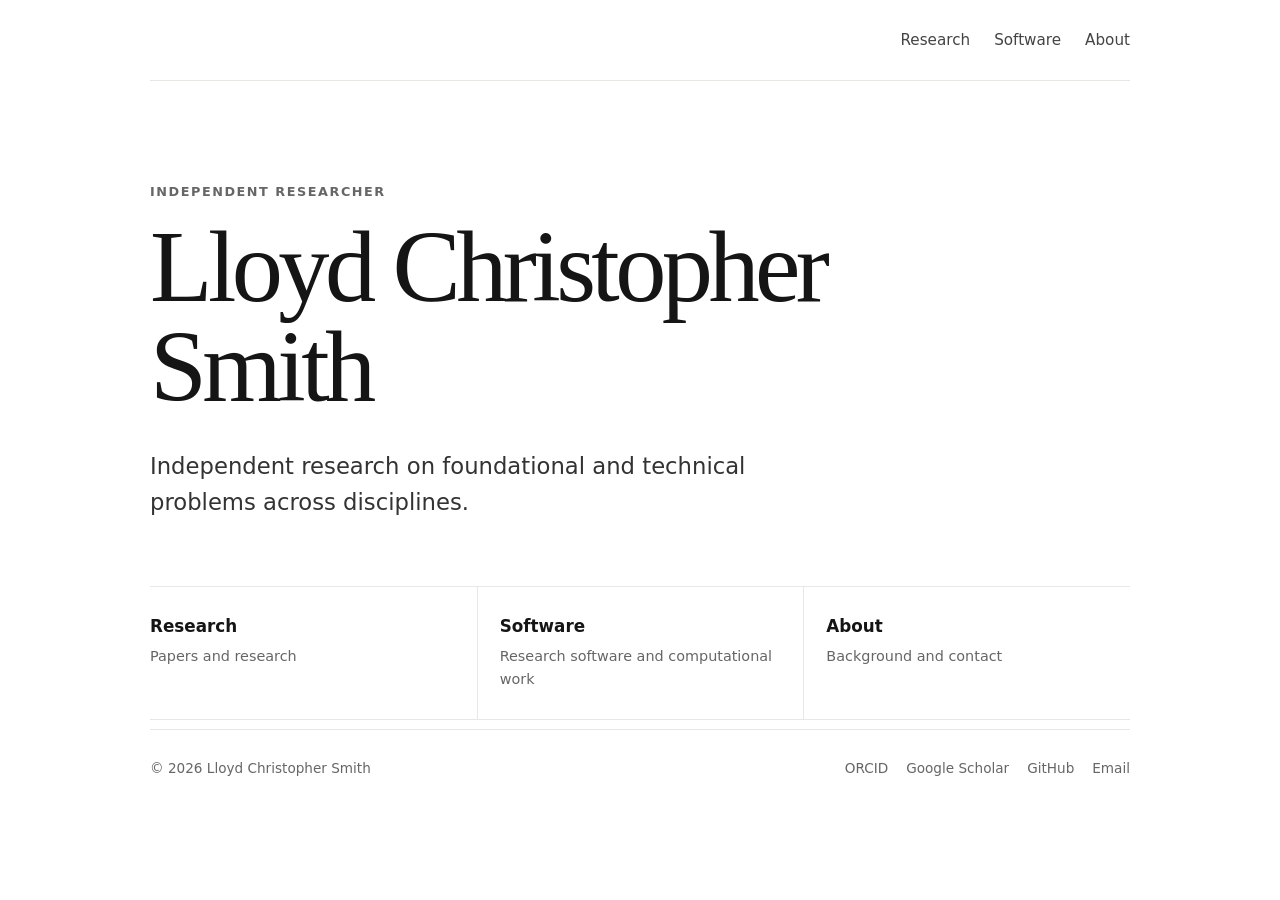
==== index.html @ 0144be38 "Freeze academic site identity" ====
<!doctype html>
<html lang="en">
<head>
  <meta charset="utf-8">
  <meta name="viewport" content="width=device-width, initial-scale=1">
  <title>Lloyd Christopher Smith — Independent Researcher</title>
  <meta name="description" content="Independent research by Lloyd Christopher Smith on foundational and technical problems across disciplines.">
  <meta name="author" content="Lloyd Christopher Smith">
  <link rel="canonical" href="https://lloydchristophersmith.com/">
  <link rel="me" href="https://orcid.org/0009-0001-9763-8435">
  <meta property="og:type" content="website">
  <meta property="og:title" content="Lloyd Christopher Smith — Independent Researcher">
  <meta property="og:description" content="Independent research on foundational and technical problems across disciplines.">
  <meta property="og:url" content="https://lloydchristophersmith.com/">
  <meta name="twitter:card" content="summary">
  <link rel="stylesheet" href="/styles.css">
  <script type="application/ld+json">
  {
    "@context": "https://schema.org",
    "@type": "Person",
    "name": "Lloyd Christopher Smith",
    "url": "https://lloydchristophersmith.com/",
    "jobTitle": "Independent Researcher",
    "email": "contact@lloydchristophersmith.com",
    "identifier": "https://orcid.org/0009-0001-9763-8435",
    "sameAs": [
      "https://orcid.org/0009-0001-9763-8435",
      "https://scholar.google.com/citations?user=XT76F5QAAAAJ&hl=en",
      "https://github.com/Lloyd-C-Smith"
    ]
  }
  </script>
</head>
<body>
  <header class="site-header">
    <nav aria-label="Primary">
      <a href="/research.html">Research</a>
      <a href="/software.html">Software</a>
      <a href="/about.html">About</a>
    </nav>
  </header>

  <main class="home">
    <section class="hero">
      <p class="eyebrow">Independent researcher</p>
      <h1>Lloyd Christopher Smith</h1>
      <p class="lede">Independent research on foundational and technical problems across disciplines.</p>
    </section>

    <section class="home-links" aria-label="Sections">
      <a href="/research.html">
        <span>Research</span>
        <small>Papers and research</small>
      </a>
      <a href="/software.html">
        <span>Software</span>
        <small>Research software and computational work</small>
      </a>
      <a href="/about.html">
        <span>About</span>
        <small>Background and contact</small>
      </a>
    </section>
  </main>

  <footer>
    <div class="footer-inner">
      <span>© 2026 Lloyd Christopher Smith</span>
      <div class="footer-links">
        <a href="https://orcid.org/0009-0001-9763-8435" rel="me">ORCID</a>
        <a href="https://scholar.google.com/citations?user=XT76F5QAAAAJ&hl=en">Google Scholar</a>
        <a href="https://github.com/Lloyd-C-Smith">GitHub</a>
        <a href="mailto:contact@lloydchristophersmith.com">Email</a>
      </div>
    </div>
  </footer>
</body>
</html>
---- styles.css ----
html { box-sizing: border-box; }
*, *::before, *::after { box-sizing: inherit; }
:root {
  --text: #151515;
  --muted: #666;
  --soft: #f7f7f5;
  --line: #e7e7e4;
  --max: 980px;
}

body {
  margin: 0;
  color: var(--text);
  background: #fff;
  font-family: Inter, ui-sans-serif, system-ui, -apple-system, BlinkMacSystemFont, "Segoe UI", sans-serif;
  line-height: 1.6;
  text-rendering: optimizeLegibility;
}

a { color: inherit; text-decoration: none; }
a:focus-visible { outline: 2px solid var(--text); outline-offset: 4px; border-radius: 2px; }

.site-header {
  width: min(calc(100% - 40px), var(--max));
  margin: 0 auto;
  padding: 28px 0;
  display: flex;
  justify-content: flex-end;
  align-items: center;
  border-bottom: 1px solid var(--line);
}

nav { display: flex; gap: 24px; font-size: 0.95rem; }
nav a { color: #444; }
nav a:hover, nav a[aria-current="page"], .footer-links a:hover { color: var(--text); }
nav a[aria-current="page"] { text-decoration: underline; text-underline-offset: 6px; text-decoration-thickness: 1px; }

main { width: min(calc(100% - 40px), var(--max)); margin: 0 auto; }
.home { min-height: 72vh; display: flex; flex-direction: column; justify-content: center; }
.hero { max-width: 780px; padding: 92px 0 66px; }
.eyebrow {
  margin: 0 0 14px;
  color: var(--muted);
  font-size: 0.8rem;
  font-weight: 600;
  text-transform: uppercase;
  letter-spacing: 0.12em;
}

h1 {
  margin: 0;
  font-family: Georgia, "Times New Roman", serif;
  font-weight: 400;
  font-size: clamp(3rem, 8vw, 6.5rem);
  line-height: 0.98;
  letter-spacing: -0.045em;
}

.lede {
  max-width: 680px;
  margin: 30px 0 0;
  font-size: clamp(1.15rem, 2vw, 1.42rem);
  color: #333;
}

.home-links {
  display: grid;
  grid-template-columns: repeat(3, 1fr);
  border-top: 1px solid var(--line);
  border-bottom: 1px solid var(--line);
}
.home-links a { padding: 26px 22px 28px 0; display: flex; flex-direction: column; gap: 5px; }
.home-links a + a { padding-left: 22px; border-left: 1px solid var(--line); }
.home-links a:hover span { text-decoration: underline; text-underline-offset: 4px; }
.home-links span { font-size: 1.05rem; font-weight: 650; }
.home-links small { color: var(--muted); font-size: 0.9rem; }

.page { padding: 86px 0 120px; max-width: 800px; }
.page h1 { font-size: clamp(2.8rem, 7vw, 5.4rem); margin-bottom: 34px; }
.page h2 { margin: 0 0 16px; font-size: 0.86rem; text-transform: uppercase; letter-spacing: 0.1em; }
.page p { font-size: 1.08rem; }
.page-intro { max-width: 700px; font-size: clamp(1.15rem, 2vw, 1.32rem) !important; color: #333; }
.prose { max-width: 710px; }
.prose p + p { margin-top: 22px; }

.empty-state, .profile-block, .contact-block {
  margin-top: 46px;
  padding-top: 24px;
  border-top: 1px solid var(--line);
}
.empty-state p { margin: 0; font-size: 1rem; color: var(--muted); }
.contact-email { font-size: 1rem; }
.contact-email:hover { text-decoration: underline; text-underline-offset: 4px; }

.profile-links {
  display: grid;
  grid-template-columns: repeat(3, minmax(0, 1fr));
  border-top: 1px solid var(--line);
  border-bottom: 1px solid var(--line);
}
.profile-links a { padding: 20px 20px 20px 0; display: flex; flex-direction: column; gap: 2px; }
.profile-links a + a { padding-left: 20px; border-left: 1px solid var(--line); }
.profile-links span { font-weight: 650; }
.profile-links small { color: var(--muted); overflow-wrap: anywhere; }
.profile-links a:hover span { text-decoration: underline; text-underline-offset: 4px; }

footer {
  width: min(calc(100% - 40px), var(--max));
  margin: 0 auto;
  padding: 28px 0 40px;
  color: var(--muted);
  font-size: 0.85rem;
  border-top: 1px solid var(--line);
}
.footer-inner { display: flex; justify-content: space-between; align-items: center; gap: 24px; }
.footer-links { display: flex; gap: 18px; flex-wrap: wrap; }

@media (max-width: 700px) {
  .site-header { padding: 22px 0; }
  nav { gap: 18px; }
  .home { min-height: auto; }
  .hero { padding: 72px 0 54px; }
  .home-links { grid-template-columns: 1fr; }
  .home-links a, .home-links a + a { padding: 20px 0; border-left: 0; }
  .home-links a + a { border-top: 1px solid var(--line); }
  .page { padding: 70px 0 94px; }
  .profile-links { grid-template-columns: 1fr; }
  .profile-links a, .profile-links a + a { padding: 18px 0; border-left: 0; }
  .profile-links a + a { border-top: 1px solid var(--line); }
  .footer-inner { align-items: flex-start; flex-direction: column; gap: 10px; }
}
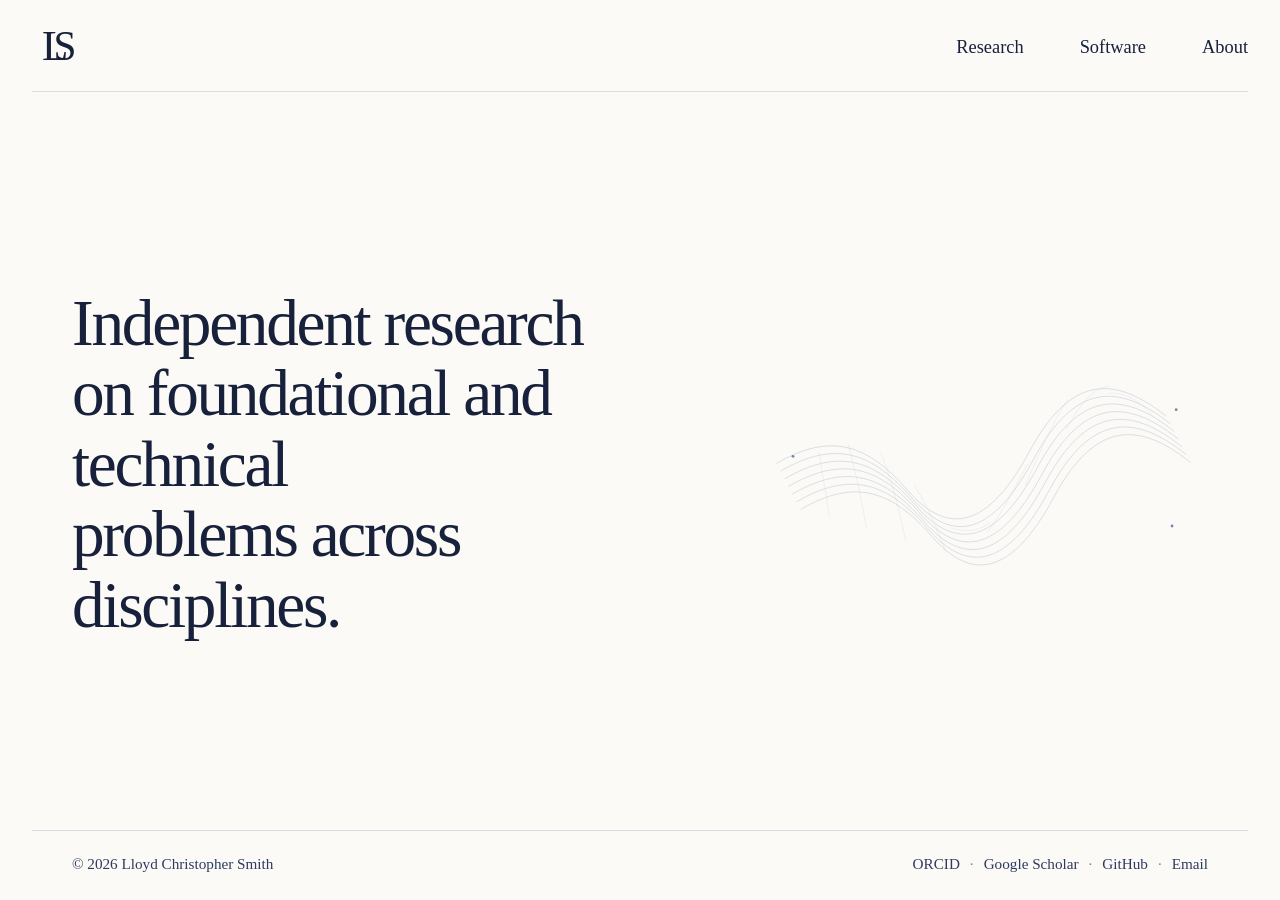
==== commit 8db0972a: "Match approved academic site mockup" ====
--- a/index.html
+++ b/index.html
@@ -3,13 +3,14 @@
 <head>
   <meta charset="utf-8">
   <meta name="viewport" content="width=device-width, initial-scale=1">
-  <title>Lloyd Christopher Smith — Independent Researcher</title>
+  <title>Lloyd Christopher Smith</title>
   <meta name="description" content="Independent research by Lloyd Christopher Smith on foundational and technical problems across disciplines.">
   <meta name="author" content="Lloyd Christopher Smith">
   <link rel="canonical" href="https://lloydchristophersmith.com/">
   <link rel="me" href="https://orcid.org/0009-0001-9763-8435">
+  <link rel="icon" href="/favicon.svg" type="image/svg+xml">
   <meta property="og:type" content="website">
-  <meta property="og:title" content="Lloyd Christopher Smith — Independent Researcher">
+  <meta property="og:title" content="Lloyd Christopher Smith">
   <meta property="og:description" content="Independent research on foundational and technical problems across disciplines.">
   <meta property="og:url" content="https://lloydchristophersmith.com/">
   <meta name="twitter:card" content="summary">
@@ -32,47 +33,39 @@
   </script>
 </head>
 <body>
-  <header class="site-header">
-    <nav aria-label="Primary">
-      <a href="/research.html">Research</a>
-      <a href="/software.html">Software</a>
-      <a href="/about.html">About</a>
-    </nav>
-  </header>
+  <div class="site-shell home-shell">
+    <header class="site-header">
+      <a class="site-mark" href="/" aria-label="Home" title="Home">
+        <img src="/mark.svg" alt="">
+      </a>
+      <nav aria-label="Primary">
+        <a href="/research.html">Research</a>
+        <a href="/software.html">Software</a>
+        <a href="/about.html">About</a>
+      </nav>
+    </header>
 
-  <main class="home">
-    <section class="hero">
-      <p class="eyebrow">Independent researcher</p>
-      <h1>Lloyd Christopher Smith</h1>
-      <p class="lede">Independent research on foundational and technical problems across disciplines.</p>
-    </section>
+    <main class="home-main">
+      <section class="home-hero">
+        <h1>Independent research<br>on foundational and technical<br>problems across disciplines.</h1>
+        <div class="hero-figure" aria-hidden="true">
+          <img src="/hero-figure.svg" alt="">
+        </div>
+      </section>
+    </main>
 
-    <section class="home-links" aria-label="Sections">
-      <a href="/research.html">
-        <span>Research</span>
-        <small>Papers and research</small>
-      </a>
-      <a href="/software.html">
-        <span>Software</span>
-        <small>Research software and computational work</small>
-      </a>
-      <a href="/about.html">
-        <span>About</span>
-        <small>Background and contact</small>
-      </a>
-    </section>
-  </main>
-
-  <footer>
-    <div class="footer-inner">
+    <footer class="site-footer">
       <span>© 2026 Lloyd Christopher Smith</span>
       <div class="footer-links">
         <a href="https://orcid.org/0009-0001-9763-8435" rel="me">ORCID</a>
+        <span class="dot">·</span>
         <a href="https://scholar.google.com/citations?user=XT76F5QAAAAJ&hl=en">Google Scholar</a>
+        <span class="dot">·</span>
         <a href="https://github.com/Lloyd-C-Smith">GitHub</a>
+        <span class="dot">·</span>
         <a href="mailto:contact@lloydchristophersmith.com">Email</a>
       </div>
-    </div>
-  </footer>
+    </footer>
+  </div>
 </body>
 </html>
--- a/styles.css
+++ b/styles.css
@@ -1,131 +1,271 @@
 html { box-sizing: border-box; }
 *, *::before, *::after { box-sizing: inherit; }
+
 :root {
-  --text: #151515;
-  --muted: #666;
-  --soft: #f7f7f5;
-  --line: #e7e7e4;
-  --max: 980px;
+  --ink: #18213b;
+  --text: #1c2130;
+  --muted: #4f5871;
+  --line: #d9dde7;
+  --paper: #fbfaf6;
+  --max: 1380px;
 }
 
 body {
   margin: 0;
+  min-height: 100vh;
   color: var(--text);
-  background: #fff;
-  font-family: Inter, ui-sans-serif, system-ui, -apple-system, BlinkMacSystemFont, "Segoe UI", sans-serif;
-  line-height: 1.6;
+  background: var(--paper);
+  font-family: Georgia, "Times New Roman", serif;
   text-rendering: optimizeLegibility;
 }
 
 a { color: inherit; text-decoration: none; }
-a:focus-visible { outline: 2px solid var(--text); outline-offset: 4px; border-radius: 2px; }
+a:focus-visible { outline: 2px solid var(--ink); outline-offset: 4px; border-radius: 2px; }
+
+.site-shell {
+  width: min(calc(100% - 64px), var(--max));
+  min-height: 100vh;
+  margin: 0 auto;
+  display: flex;
+  flex-direction: column;
+}
 
 .site-header {
-  width: min(calc(100% - 40px), var(--max));
-  margin: 0 auto;
-  padding: 28px 0;
-  display: flex;
-  justify-content: flex-end;
-  align-items: center;
+  min-height: 92px;
+  display: flex;
+  align-items: center;
+  justify-content: space-between;
+  gap: 32px;
   border-bottom: 1px solid var(--line);
 }
 
-nav { display: flex; gap: 24px; font-size: 0.95rem; }
-nav a { color: #444; }
-nav a:hover, nav a[aria-current="page"], .footer-links a:hover { color: var(--text); }
-nav a[aria-current="page"] { text-decoration: underline; text-underline-offset: 6px; text-decoration-thickness: 1px; }
-
-main { width: min(calc(100% - 40px), var(--max)); margin: 0 auto; }
-.home { min-height: 72vh; display: flex; flex-direction: column; justify-content: center; }
-.hero { max-width: 780px; padding: 92px 0 66px; }
-.eyebrow {
-  margin: 0 0 14px;
-  color: var(--muted);
-  font-size: 0.8rem;
+.site-mark {
+  width: 58px;
+  height: 58px;
+  display: inline-flex;
+  align-items: center;
+  justify-content: center;
+  flex: 0 0 auto;
+}
+.site-mark img { width: 54px; height: 54px; display: block; }
+.site-mark:hover { opacity: 0.72; }
+
+nav {
+  display: flex;
+  align-items: center;
+  gap: 56px;
+  font-size: 1.15rem;
+  color: var(--ink);
+}
+nav a {
+  position: relative;
+  padding: 34px 0 30px;
+}
+nav a[aria-current="page"]::after {
+  content: "";
+  position: absolute;
+  left: 0;
+  right: 0;
+  bottom: 15px;
+  height: 2px;
+  background: #43517a;
+}
+nav a:hover { opacity: 0.72; }
+
+.home-main {
+  flex: 1;
+  display: flex;
+  align-items: center;
+}
+
+.home-hero {
+  width: 100%;
+  display: grid;
+  grid-template-columns: minmax(0, 1.18fr) minmax(390px, 0.82fr);
+  align-items: center;
+  gap: 44px;
+  padding: 54px 40px 48px;
+}
+
+.home-hero h1 {
+  margin: 0;
+  color: var(--ink);
+  font-size: clamp(3.25rem, 5.1vw, 5.65rem);
+  font-weight: 400;
+  line-height: 1.08;
+  letter-spacing: -0.035em;
+}
+
+.hero-figure {
+  display: flex;
+  align-items: center;
+  justify-content: center;
+  min-height: 330px;
+}
+.hero-figure img {
+  width: 100%;
+  max-width: 620px;
+  display: block;
+}
+
+.page-main {
+  flex: 1;
+  display: flex;
+  align-items: flex-start;
+}
+.page-content {
+  width: min(100%, 760px);
+  padding: 78px 14px 72px;
+}
+.page-content h1 {
+  margin: 0 0 10px;
+  color: var(--ink);
+  font-size: clamp(2.75rem, 4vw, 4.2rem);
+  font-weight: 400;
+  line-height: 1;
+  letter-spacing: -0.03em;
+}
+.page-subtitle {
+  margin: 0;
+  color: #35405f;
+  font-size: 1.25rem;
+  line-height: 1.5;
+}
+.section-rule {
+  margin: 28px 0 34px;
+  border-top: 1px solid var(--line);
+}
+.page-copy,
+.about-copy {
+  max-width: 690px;
+  margin: 0;
+  color: #26314f;
+  font-size: 1.18rem;
+  line-height: 1.65;
+}
+
+.about-content { width: min(100%, 900px); }
+.about-copy { max-width: 760px; }
+.profiles { margin-top: 34px; }
+.profiles h2 {
+  margin: 0 0 18px;
+  color: var(--ink);
+  font-size: 1.25rem;
   font-weight: 600;
-  text-transform: uppercase;
-  letter-spacing: 0.12em;
-}
-
-h1 {
-  margin: 0;
-  font-family: Georgia, "Times New Roman", serif;
-  font-weight: 400;
-  font-size: clamp(3rem, 8vw, 6.5rem);
-  line-height: 0.98;
-  letter-spacing: -0.045em;
-}
-
-.lede {
-  max-width: 680px;
-  margin: 30px 0 0;
-  font-size: clamp(1.15rem, 2vw, 1.42rem);
-  color: #333;
-}
-
-.home-links {
-  display: grid;
-  grid-template-columns: repeat(3, 1fr);
+}
+.profile-row {
+  display: flex;
+  align-items: center;
+  gap: 52px;
+  flex-wrap: wrap;
+}
+.profile-row a {
+  display: inline-flex;
+  align-items: center;
+  gap: 10px;
+  color: #223255;
+  font-size: 1.02rem;
+}
+.profile-row a:hover span:last-child,
+.contact-row a:hover,
+.footer-links a:hover { text-decoration: underline; text-underline-offset: 4px; }
+
+.profile-icon {
+  width: 28px;
+  height: 28px;
+  display: inline-flex;
+  align-items: center;
+  justify-content: center;
+  flex: 0 0 auto;
+}
+.orcid-icon {
+  border-radius: 50%;
+  background: #a6ce39;
+  color: #fff;
+  font-family: Arial, sans-serif;
+  font-size: 0.82rem;
+  font-weight: 700;
+}
+.scholar-icon {
+  color: #5c86e5;
+  font-family: Arial, sans-serif;
+  font-size: 1.7rem;
+  line-height: 1;
+  transform: rotate(45deg);
+}
+.github-icon {
+  color: #111;
+  font-size: 1.3rem;
+}
+
+.contact-row {
+  margin-top: 34px;
+  padding: 22px 0;
+  display: flex;
+  align-items: center;
+  gap: 12px;
+  color: #223255;
   border-top: 1px solid var(--line);
   border-bottom: 1px solid var(--line);
-}
-.home-links a { padding: 26px 22px 28px 0; display: flex; flex-direction: column; gap: 5px; }
-.home-links a + a { padding-left: 22px; border-left: 1px solid var(--line); }
-.home-links a:hover span { text-decoration: underline; text-underline-offset: 4px; }
-.home-links span { font-size: 1.05rem; font-weight: 650; }
-.home-links small { color: var(--muted); font-size: 0.9rem; }
-
-.page { padding: 86px 0 120px; max-width: 800px; }
-.page h1 { font-size: clamp(2.8rem, 7vw, 5.4rem); margin-bottom: 34px; }
-.page h2 { margin: 0 0 16px; font-size: 0.86rem; text-transform: uppercase; letter-spacing: 0.1em; }
-.page p { font-size: 1.08rem; }
-.page-intro { max-width: 700px; font-size: clamp(1.15rem, 2vw, 1.32rem) !important; color: #333; }
-.prose { max-width: 710px; }
-.prose p + p { margin-top: 22px; }
-
-.empty-state, .profile-block, .contact-block {
-  margin-top: 46px;
-  padding-top: 24px;
+  font-size: 1.03rem;
+}
+.mail-icon { color: #324778; font-size: 1.25rem; }
+
+.site-footer {
+  min-height: 70px;
+  padding: 18px 40px 22px;
+  display: flex;
+  align-items: center;
+  justify-content: space-between;
+  gap: 24px;
+  color: #2d3b61;
   border-top: 1px solid var(--line);
-}
-.empty-state p { margin: 0; font-size: 1rem; color: var(--muted); }
-.contact-email { font-size: 1rem; }
-.contact-email:hover { text-decoration: underline; text-underline-offset: 4px; }
-
-.profile-links {
-  display: grid;
-  grid-template-columns: repeat(3, minmax(0, 1fr));
-  border-top: 1px solid var(--line);
-  border-bottom: 1px solid var(--line);
-}
-.profile-links a { padding: 20px 20px 20px 0; display: flex; flex-direction: column; gap: 2px; }
-.profile-links a + a { padding-left: 20px; border-left: 1px solid var(--line); }
-.profile-links span { font-weight: 650; }
-.profile-links small { color: var(--muted); overflow-wrap: anywhere; }
-.profile-links a:hover span { text-decoration: underline; text-underline-offset: 4px; }
-
-footer {
-  width: min(calc(100% - 40px), var(--max));
-  margin: 0 auto;
-  padding: 28px 0 40px;
-  color: var(--muted);
-  font-size: 0.85rem;
-  border-top: 1px solid var(--line);
-}
-.footer-inner { display: flex; justify-content: space-between; align-items: center; gap: 24px; }
-.footer-links { display: flex; gap: 18px; flex-wrap: wrap; }
-
-@media (max-width: 700px) {
-  .site-header { padding: 22px 0; }
-  nav { gap: 18px; }
-  .home { min-height: auto; }
-  .hero { padding: 72px 0 54px; }
-  .home-links { grid-template-columns: 1fr; }
-  .home-links a, .home-links a + a { padding: 20px 0; border-left: 0; }
-  .home-links a + a { border-top: 1px solid var(--line); }
-  .page { padding: 70px 0 94px; }
-  .profile-links { grid-template-columns: 1fr; }
-  .profile-links a, .profile-links a + a { padding: 18px 0; border-left: 0; }
-  .profile-links a + a { border-top: 1px solid var(--line); }
-  .footer-inner { align-items: flex-start; flex-direction: column; gap: 10px; }
-}
+  font-size: 0.95rem;
+}
+.footer-links {
+  display: flex;
+  align-items: center;
+  flex-wrap: wrap;
+  gap: 10px;
+}
+.dot { color: #7c8396; }
+
+@media (max-width: 1050px) {
+  .home-hero {
+    grid-template-columns: 1fr;
+    gap: 8px;
+    padding-top: 46px;
+  }
+  .home-hero h1 { max-width: 13ch; }
+  .hero-figure { justify-content: flex-start; min-height: 250px; }
+  .hero-figure img { max-width: 520px; }
+}
+
+@media (max-width: 760px) {
+  .site-shell { width: min(calc(100% - 34px), var(--max)); }
+  .site-header { min-height: 74px; gap: 20px; }
+  .site-mark { width: 46px; height: 46px; }
+  .site-mark img { width: 43px; height: 43px; }
+  nav { gap: 22px; font-size: 0.98rem; }
+  nav a { padding: 26px 0 23px; }
+  nav a[aria-current="page"]::after { bottom: 9px; }
+  .home-hero { padding: 38px 6px 28px; }
+  .home-hero h1 { font-size: clamp(2.65rem, 11vw, 4rem); }
+  .hero-figure { min-height: 190px; }
+  .page-content { padding: 58px 6px 60px; }
+  .profile-row { gap: 24px; }
+  .site-footer {
+    padding: 18px 6px 26px;
+    align-items: flex-start;
+    flex-direction: column;
+    gap: 10px;
+    font-size: 0.88rem;
+  }
+}
+
+@media (max-width: 520px) {
+  nav { gap: 15px; font-size: 0.9rem; }
+  .home-hero h1 br { display: none; }
+  .hero-figure { min-height: 150px; }
+  .profile-row { align-items: flex-start; flex-direction: column; }
+}
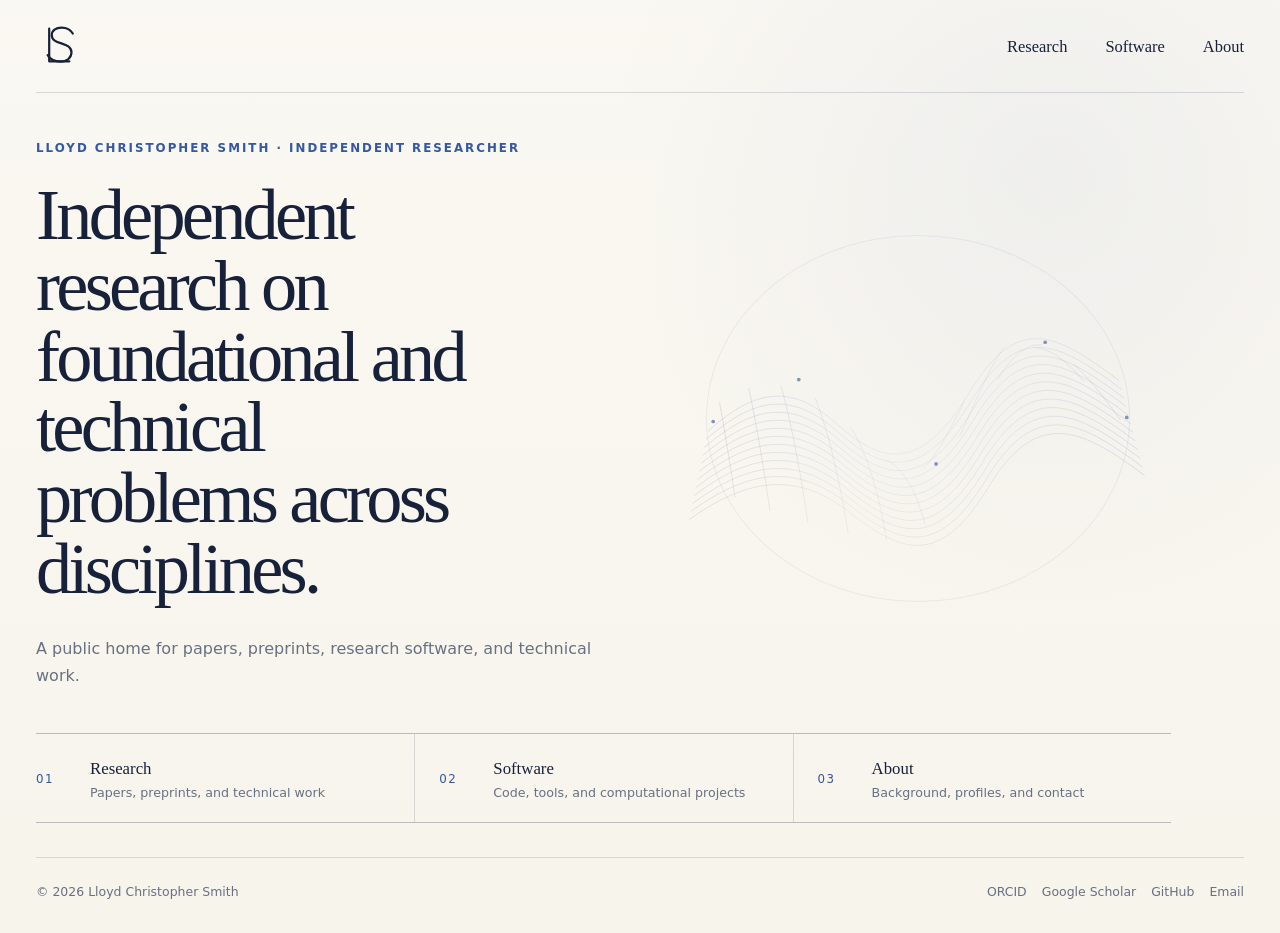
==== commit 650bfdbd: "Finalize academic site visual system" ====
--- a/index.html
+++ b/index.html
@@ -3,15 +3,16 @@
 <head>
   <meta charset="utf-8">
   <meta name="viewport" content="width=device-width, initial-scale=1">
-  <title>Lloyd Christopher Smith</title>
-  <meta name="description" content="Independent research by Lloyd Christopher Smith on foundational and technical problems across disciplines.">
+  <title>Lloyd Christopher Smith | Independent Researcher</title>
+  <meta name="description" content="Independent research by Lloyd Christopher Smith across mathematics, science, and computation.">
   <meta name="author" content="Lloyd Christopher Smith">
+  <meta name="theme-color" content="#f7f4ec">
   <link rel="canonical" href="https://lloydchristophersmith.com/">
   <link rel="me" href="https://orcid.org/0009-0001-9763-8435">
   <link rel="icon" href="/favicon.svg" type="image/svg+xml">
   <meta property="og:type" content="website">
-  <meta property="og:title" content="Lloyd Christopher Smith">
-  <meta property="og:description" content="Independent research on foundational and technical problems across disciplines.">
+  <meta property="og:title" content="Lloyd Christopher Smith | Independent Researcher">
+  <meta property="og:description" content="Independent research across mathematics, science, and computation.">
   <meta property="og:url" content="https://lloydchristophersmith.com/">
   <meta name="twitter:card" content="summary">
   <link rel="stylesheet" href="/styles.css">
@@ -33,11 +34,9 @@
   </script>
 </head>
 <body>
-  <div class="site-shell home-shell">
+  <div class="site-shell">
     <header class="site-header">
-      <a class="site-mark" href="/" aria-label="Home" title="Home">
-        <img src="/mark.svg" alt="">
-      </a>
+      <a class="site-mark" href="/" aria-label="Home"><img src="/mark.svg" alt=""></a>
       <nav aria-label="Primary">
         <a href="/research.html">Research</a>
         <a href="/software.html">Software</a>
@@ -46,23 +45,30 @@
     </header>
 
     <main class="home-main">
-      <section class="home-hero">
-        <h1>Independent research<br>on foundational and technical<br>problems across disciplines.</h1>
-        <div class="hero-figure" aria-hidden="true">
-          <img src="/hero-figure.svg" alt="">
-        </div>
-      </section>
+      <div>
+        <section class="home-hero">
+          <div class="hero-copy">
+            <p class="kicker">Lloyd Christopher Smith · Independent researcher</p>
+            <h1>Independent research on foundational and technical problems across disciplines.</h1>
+            <p class="hero-note">A public home for papers, preprints, research software, and technical work.</p>
+          </div>
+          <div class="hero-visual" aria-hidden="true"><img src="/hero-field.svg" alt=""></div>
+        </section>
+
+        <section class="hero-index" aria-label="Site index">
+          <a href="/research.html"><span class="index-no">01</span><span class="index-copy"><strong>Research</strong><small>Papers, preprints, and technical work</small></span></a>
+          <a href="/software.html"><span class="index-no">02</span><span class="index-copy"><strong>Software</strong><small>Code, tools, and computational projects</small></span></a>
+          <a href="/about.html"><span class="index-no">03</span><span class="index-copy"><strong>About</strong><small>Background, profiles, and contact</small></span></a>
+        </section>
+      </div>
     </main>
 
     <footer class="site-footer">
       <span>© 2026 Lloyd Christopher Smith</span>
       <div class="footer-links">
         <a href="https://orcid.org/0009-0001-9763-8435" rel="me">ORCID</a>
-        <span class="dot">·</span>
         <a href="https://scholar.google.com/citations?user=XT76F5QAAAAJ&hl=en">Google Scholar</a>
-        <span class="dot">·</span>
         <a href="https://github.com/Lloyd-C-Smith">GitHub</a>
-        <span class="dot">·</span>
         <a href="mailto:contact@lloydchristophersmith.com">Email</a>
       </div>
     </footer>
--- a/styles.css
+++ b/styles.css
@@ -1,29 +1,37 @@
-html { box-sizing: border-box; }
-*, *::before, *::after { box-sizing: inherit; }
-
+* { box-sizing: border-box; }
+html { scroll-behavior: smooth; }
 :root {
-  --ink: #18213b;
-  --text: #1c2130;
-  --muted: #4f5871;
-  --line: #d9dde7;
-  --paper: #fbfaf6;
+  --paper: #f7f4ec;
+  --paper-2: #f1eee6;
+  --ink: #17213a;
+  --text: #222a3b;
+  --muted: #687083;
+  --line: rgba(23, 33, 58, .15);
+  --line-strong: rgba(23, 33, 58, .28);
+  --accent: #3657a2;
   --max: 1380px;
+  --serif: "Iowan Old Style", "Palatino Linotype", "Book Antiqua", Palatino, Georgia, serif;
+  --sans: Inter, ui-sans-serif, system-ui, -apple-system, BlinkMacSystemFont, "Segoe UI", sans-serif;
 }
 
 body {
   margin: 0;
   min-height: 100vh;
   color: var(--text);
-  background: var(--paper);
-  font-family: Georgia, "Times New Roman", serif;
+  background:
+    radial-gradient(circle at 82% 18%, rgba(54,87,162,.055), transparent 28rem),
+    linear-gradient(180deg, #faf8f2 0%, var(--paper) 100%);
+  font-family: var(--sans);
+  line-height: 1.55;
   text-rendering: optimizeLegibility;
+  -webkit-font-smoothing: antialiased;
 }
 
 a { color: inherit; text-decoration: none; }
-a:focus-visible { outline: 2px solid var(--ink); outline-offset: 4px; border-radius: 2px; }
+a:focus-visible { outline: 2px solid var(--accent); outline-offset: 5px; border-radius: 2px; }
 
 .site-shell {
-  width: min(calc(100% - 64px), var(--max));
+  width: min(calc(100% - 72px), var(--max));
   min-height: 100vh;
   margin: 0 auto;
   display: flex;
@@ -35,237 +43,304 @@
   display: flex;
   align-items: center;
   justify-content: space-between;
-  gap: 32px;
+  gap: 28px;
   border-bottom: 1px solid var(--line);
 }
 
 .site-mark {
-  width: 58px;
-  height: 58px;
+  width: 50px;
+  height: 50px;
   display: inline-flex;
   align-items: center;
   justify-content: center;
   flex: 0 0 auto;
-}
-.site-mark img { width: 54px; height: 54px; display: block; }
-.site-mark:hover { opacity: 0.72; }
+  transition: opacity .18s ease, transform .18s ease;
+}
+.site-mark img { display: block; width: 50px; height: 50px; }
+.site-mark:hover { opacity: .72; transform: translateY(-1px); }
 
 nav {
   display: flex;
   align-items: center;
-  gap: 56px;
-  font-size: 1.15rem;
-  color: var(--ink);
+  gap: 38px;
+  color: var(--ink);
+  font-family: var(--serif);
+  font-size: 1.03rem;
 }
 nav a {
   position: relative;
-  padding: 34px 0 30px;
-}
-nav a[aria-current="page"]::after {
+  padding: 34px 0 32px;
+}
+nav a::after {
   content: "";
   position: absolute;
   left: 0;
-  right: 0;
-  bottom: 15px;
-  height: 2px;
-  background: #43517a;
-}
-nav a:hover { opacity: 0.72; }
+  right: 100%;
+  bottom: 24px;
+  height: 1px;
+  background: var(--ink);
+  transition: right .18s ease;
+}
+nav a:hover::after,
+nav a[aria-current="page"]::after { right: 0; }
 
 .home-main {
   flex: 1;
   display: flex;
   align-items: center;
-}
-
+  padding: 46px 0 34px;
+}
 .home-hero {
   width: 100%;
   display: grid;
-  grid-template-columns: minmax(0, 1.18fr) minmax(390px, 0.82fr);
-  align-items: center;
-  gap: 44px;
-  padding: 54px 40px 48px;
-}
-
+  grid-template-columns: minmax(0, 1.04fr) minmax(430px, .96fr);
+  gap: 58px;
+  align-items: center;
+}
+.hero-copy { max-width: 760px; }
+.kicker {
+  margin: 0 0 23px;
+  color: var(--accent);
+  font-size: .74rem;
+  font-weight: 700;
+  letter-spacing: .17em;
+  text-transform: uppercase;
+}
 .home-hero h1 {
   margin: 0;
-  color: var(--ink);
-  font-size: clamp(3.25rem, 5.1vw, 5.65rem);
+  max-width: 12.7ch;
+  color: var(--ink);
+  font-family: var(--serif);
+  font-size: clamp(3.6rem, 5.65vw, 6.35rem);
   font-weight: 400;
-  line-height: 1.08;
-  letter-spacing: -0.035em;
-}
-
-.hero-figure {
+  line-height: .98;
+  letter-spacing: -.052em;
+}
+.hero-note {
+  max-width: 560px;
+  margin: 30px 0 0;
+  color: var(--muted);
+  font-size: 1rem;
+  line-height: 1.7;
+}
+.hero-visual {
+  position: relative;
+  min-height: 470px;
   display: flex;
   align-items: center;
   justify-content: center;
-  min-height: 330px;
-}
-.hero-figure img {
+}
+.hero-visual::before {
+  content: "";
+  position: absolute;
+  inset: 12% 8% 10% 10%;
+  border: 1px solid rgba(54,87,162,.08);
+  border-radius: 50%;
+  filter: blur(.1px);
+}
+.hero-visual img {
+  position: relative;
   width: 100%;
-  max-width: 620px;
+  max-width: 760px;
   display: block;
 }
-
-.page-main {
-  flex: 1;
-  display: flex;
-  align-items: flex-start;
-}
-.page-content {
-  width: min(100%, 760px);
-  padding: 78px 14px 72px;
-}
-.page-content h1 {
-  margin: 0 0 10px;
-  color: var(--ink);
-  font-size: clamp(2.75rem, 4vw, 4.2rem);
+.hero-index {
+  margin-top: 44px;
+  display: grid;
+  grid-template-columns: repeat(3, 1fr);
+  border-top: 1px solid var(--line-strong);
+  border-bottom: 1px solid var(--line-strong);
+}
+.hero-index a {
+  min-height: 88px;
+  padding: 19px 24px 18px 0;
+  display: grid;
+  grid-template-columns: 42px 1fr;
+  align-items: center;
+  gap: 12px;
+}
+.hero-index a + a { padding-left: 24px; border-left: 1px solid var(--line); }
+.index-no { color: var(--accent); font-size: .74rem; letter-spacing: .12em; }
+.index-copy strong {
+  display: block;
+  color: var(--ink);
+  font-family: var(--serif);
+  font-size: 1.05rem;
   font-weight: 400;
-  line-height: 1;
-  letter-spacing: -0.03em;
-}
-.page-subtitle {
-  margin: 0;
-  color: #35405f;
-  font-size: 1.25rem;
-  line-height: 1.5;
-}
-.section-rule {
-  margin: 28px 0 34px;
-  border-top: 1px solid var(--line);
-}
-.page-copy,
-.about-copy {
-  max-width: 690px;
-  margin: 0;
-  color: #26314f;
-  font-size: 1.18rem;
-  line-height: 1.65;
-}
-
-.about-content { width: min(100%, 900px); }
-.about-copy { max-width: 760px; }
-.profiles { margin-top: 34px; }
-.profiles h2 {
-  margin: 0 0 18px;
-  color: var(--ink);
-  font-size: 1.25rem;
-  font-weight: 600;
-}
-.profile-row {
-  display: flex;
-  align-items: center;
-  gap: 52px;
-  flex-wrap: wrap;
-}
-.profile-row a {
-  display: inline-flex;
-  align-items: center;
-  gap: 10px;
-  color: #223255;
-  font-size: 1.02rem;
-}
-.profile-row a:hover span:last-child,
-.contact-row a:hover,
-.footer-links a:hover { text-decoration: underline; text-underline-offset: 4px; }
-
-.profile-icon {
-  width: 28px;
-  height: 28px;
-  display: inline-flex;
-  align-items: center;
-  justify-content: center;
-  flex: 0 0 auto;
-}
-.orcid-icon {
-  border-radius: 50%;
-  background: #a6ce39;
-  color: #fff;
-  font-family: Arial, sans-serif;
-  font-size: 0.82rem;
+}
+.index-copy small { display: block; margin-top: 1px; color: var(--muted); font-size: .79rem; }
+.hero-index a:hover strong { text-decoration: underline; text-underline-offset: 4px; }
+
+.page-main { flex: 1; padding: 74px 0 82px; }
+.page-head {
+  display: grid;
+  grid-template-columns: minmax(0, .72fr) minmax(330px, .28fr);
+  gap: 48px;
+  align-items: end;
+  padding-bottom: 34px;
+  border-bottom: 1px solid var(--line-strong);
+}
+.page-label {
+  margin: 0 0 14px;
+  color: var(--accent);
+  font-size: .72rem;
   font-weight: 700;
-}
-.scholar-icon {
-  color: #5c86e5;
-  font-family: Arial, sans-serif;
-  font-size: 1.7rem;
-  line-height: 1;
-  transform: rotate(45deg);
-}
-.github-icon {
-  color: #111;
-  font-size: 1.3rem;
-}
-
-.contact-row {
-  margin-top: 34px;
-  padding: 22px 0;
-  display: flex;
-  align-items: center;
-  gap: 12px;
-  color: #223255;
-  border-top: 1px solid var(--line);
-  border-bottom: 1px solid var(--line);
-  font-size: 1.03rem;
-}
-.mail-icon { color: #324778; font-size: 1.25rem; }
-
-.site-footer {
-  min-height: 70px;
-  padding: 18px 40px 22px;
-  display: flex;
-  align-items: center;
+  letter-spacing: .18em;
+  text-transform: uppercase;
+}
+.page-head h1 {
+  margin: 0;
+  color: var(--ink);
+  font-family: var(--serif);
+  font-size: clamp(3.3rem, 5.3vw, 5.8rem);
+  font-weight: 400;
+  line-height: .95;
+  letter-spacing: -.045em;
+}
+.page-intro {
+  margin: 0 0 5px;
+  color: var(--muted);
+  font-size: 1rem;
+  line-height: 1.7;
+}
+
+.index-section { padding-top: 32px; }
+.index-heading {
+  display: flex;
+  align-items: baseline;
   justify-content: space-between;
   gap: 24px;
-  color: #2d3b61;
+  margin-bottom: 12px;
+}
+.index-heading h2 {
+  margin: 0;
+  color: var(--ink);
+  font-family: var(--serif);
+  font-size: 1.15rem;
+  font-weight: 400;
+}
+.index-heading span { color: var(--muted); font-size: .76rem; letter-spacing: .12em; text-transform: uppercase; }
+.output-list { border-top: 1px solid var(--line); }
+.output-empty {
+  min-height: 180px;
+  display: grid;
+  grid-template-columns: 42px 1fr;
+  gap: 26px;
+  align-items: start;
+  padding: 30px 0;
+  border-bottom: 1px solid var(--line);
+}
+.output-no { color: var(--accent); font-size: .74rem; letter-spacing: .12em; }
+.output-empty p { max-width: 560px; margin: 0; color: var(--muted); font-family: var(--serif); font-size: 1.2rem; line-height: 1.5; }
+.output-item {
+  display: grid;
+  grid-template-columns: 42px minmax(0, 1fr) minmax(160px, .28fr);
+  gap: 26px;
+  padding: 28px 0 30px;
+  border-bottom: 1px solid var(--line);
+}
+.output-item .item-no,
+.output-item .item-meta { color: var(--accent); font-size: .72rem; letter-spacing: .1em; text-transform: uppercase; }
+.output-item h3 { margin: 0 0 8px; color: var(--ink); font-family: var(--serif); font-size: 1.45rem; font-weight: 400; line-height: 1.25; }
+.output-item p { max-width: 720px; margin: 0; color: var(--muted); font-size: .9rem; line-height: 1.65; }
+.item-links { display: flex; justify-content: flex-end; align-items: flex-start; gap: 12px; flex-wrap: wrap; }
+.item-links a { color: var(--ink); font-family: var(--serif); font-size: .9rem; text-decoration: underline; text-underline-offset: 4px; }
+.output-template { display: none; }
+
+.about-layout {
+  display: grid;
+  grid-template-columns: minmax(0, .66fr) minmax(330px, .34fr);
+  gap: 70px;
+  padding-top: 40px;
+}
+.about-copy {
+  max-width: 760px;
+  margin: 0;
+  color: var(--ink);
+  font-family: var(--serif);
+  font-size: clamp(1.45rem, 2.25vw, 2.1rem);
+  line-height: 1.42;
+  letter-spacing: -.018em;
+}
+.about-side { border-left: 1px solid var(--line); padding-left: 34px; }
+.about-group + .about-group { margin-top: 34px; }
+.about-group h2 {
+  margin: 0 0 14px;
+  color: var(--accent);
+  font-size: .7rem;
+  font-weight: 700;
+  letter-spacing: .17em;
+  text-transform: uppercase;
+}
+.profile-list { display: grid; gap: 0; border-top: 1px solid var(--line); }
+.profile-list a,
+.contact-link {
+  display: flex;
+  align-items: center;
+  justify-content: space-between;
+  gap: 18px;
+  padding: 13px 0;
+  border-bottom: 1px solid var(--line);
+  color: var(--ink);
+  font-family: var(--serif);
+}
+.profile-list small { color: var(--muted); font-family: var(--sans); font-size: .76rem; }
+.profile-list a:hover span:first-child,
+.contact-link:hover { text-decoration: underline; text-underline-offset: 4px; }
+
+.site-footer {
+  min-height: 76px;
+  padding: 19px 0 28px;
+  display: flex;
+  align-items: center;
+  justify-content: space-between;
+  gap: 24px;
+  color: var(--muted);
   border-top: 1px solid var(--line);
-  font-size: 0.95rem;
-}
-.footer-links {
-  display: flex;
-  align-items: center;
-  flex-wrap: wrap;
-  gap: 10px;
-}
-.dot { color: #7c8396; }
-
-@media (max-width: 1050px) {
-  .home-hero {
-    grid-template-columns: 1fr;
-    gap: 8px;
-    padding-top: 46px;
-  }
+  font-size: .78rem;
+}
+.footer-links { display: flex; align-items: center; gap: 15px; flex-wrap: wrap; }
+.footer-links a:hover { color: var(--ink); }
+
+.error-main { flex: 1; display: grid; place-items: center; padding: 70px 0; }
+.error-box { max-width: 720px; }
+.error-code { margin: 0 0 12px; color: var(--accent); font-size: .74rem; font-weight: 700; letter-spacing: .18em; }
+.error-box h1 { margin: 0 0 18px; color: var(--ink); font-family: var(--serif); font-size: clamp(3rem, 6vw, 5.4rem); font-weight: 400; line-height: .98; letter-spacing: -.04em; }
+.error-box p { margin: 0 0 24px; color: var(--muted); }
+.back-link { color: var(--ink); font-family: var(--serif); text-decoration: underline; text-underline-offset: 4px; }
+
+@media (max-width: 1080px) {
+  .home-hero { grid-template-columns: 1fr; gap: 10px; }
   .home-hero h1 { max-width: 13ch; }
-  .hero-figure { justify-content: flex-start; min-height: 250px; }
-  .hero-figure img { max-width: 520px; }
+  .hero-visual { min-height: 310px; justify-content: flex-start; }
+  .hero-visual img { max-width: 660px; }
+  .page-head, .about-layout { grid-template-columns: 1fr; }
+  .page-intro { max-width: 640px; }
+  .about-side { max-width: 620px; border-left: 0; padding-left: 0; }
 }
 
 @media (max-width: 760px) {
   .site-shell { width: min(calc(100% - 34px), var(--max)); }
-  .site-header { min-height: 74px; gap: 20px; }
-  .site-mark { width: 46px; height: 46px; }
-  .site-mark img { width: 43px; height: 43px; }
-  nav { gap: 22px; font-size: 0.98rem; }
-  nav a { padding: 26px 0 23px; }
-  nav a[aria-current="page"]::after { bottom: 9px; }
-  .home-hero { padding: 38px 6px 28px; }
-  .home-hero h1 { font-size: clamp(2.65rem, 11vw, 4rem); }
-  .hero-figure { min-height: 190px; }
-  .page-content { padding: 58px 6px 60px; }
-  .profile-row { gap: 24px; }
-  .site-footer {
-    padding: 18px 6px 26px;
-    align-items: flex-start;
-    flex-direction: column;
-    gap: 10px;
-    font-size: 0.88rem;
-  }
-}
-
-@media (max-width: 520px) {
-  nav { gap: 15px; font-size: 0.9rem; }
-  .home-hero h1 br { display: none; }
-  .hero-figure { min-height: 150px; }
-  .profile-row { align-items: flex-start; flex-direction: column; }
-}
+  .site-header { min-height: 74px; }
+  .site-mark, .site-mark img { width: 42px; height: 42px; }
+  nav { gap: 21px; font-size: .94rem; }
+  nav a { padding: 26px 0 24px; }
+  nav a::after { bottom: 16px; }
+  .home-main { padding: 34px 0 24px; }
+  .home-hero h1 { font-size: clamp(3rem, 13vw, 4.6rem); }
+  .hero-note { margin-top: 22px; }
+  .hero-visual { min-height: 210px; }
+  .hero-index { grid-template-columns: 1fr; margin-top: 30px; }
+  .hero-index a, .hero-index a + a { min-height: 72px; padding: 15px 0; border-left: 0; }
+  .hero-index a + a { border-top: 1px solid var(--line); }
+  .page-main { padding: 54px 0 64px; }
+  .page-head { gap: 22px; }
+  .output-empty { min-height: 150px; grid-template-columns: 30px 1fr; gap: 14px; }
+  .output-item { grid-template-columns: 30px 1fr; gap: 14px; }
+  .output-item .item-links { grid-column: 2; justify-content: flex-start; }
+  .site-footer { align-items: flex-start; flex-direction: column; gap: 8px; }
+}
+
+@media (prefers-reduced-motion: reduce) {
+  * { scroll-behavior: auto !important; transition: none !important; }
+}
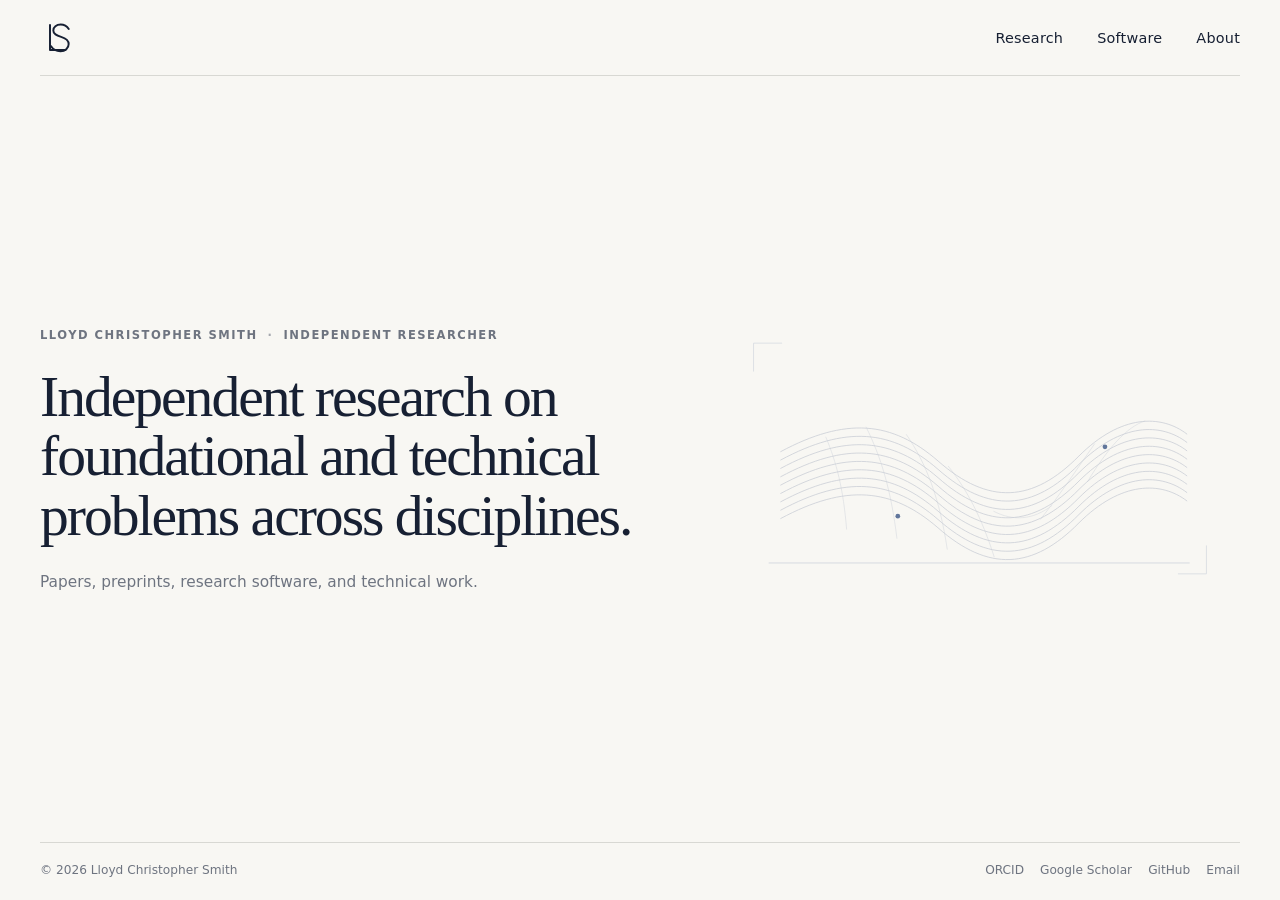
==== commit 3787c50b: "Redesign academic site for final publication shell" ====
--- a/index.html
+++ b/index.html
@@ -6,7 +6,7 @@
   <title>Lloyd Christopher Smith | Independent Researcher</title>
   <meta name="description" content="Independent research by Lloyd Christopher Smith across mathematics, science, and computation.">
   <meta name="author" content="Lloyd Christopher Smith">
-  <meta name="theme-color" content="#f7f4ec">
+  <meta name="theme-color" content="#f8f7f3">
   <link rel="canonical" href="https://lloydchristophersmith.com/">
   <link rel="me" href="https://orcid.org/0009-0001-9763-8435">
   <link rel="icon" href="/favicon.svg" type="image/svg+xml">
@@ -16,22 +16,7 @@
   <meta property="og:url" content="https://lloydchristophersmith.com/">
   <meta name="twitter:card" content="summary">
   <link rel="stylesheet" href="/styles.css">
-  <script type="application/ld+json">
-  {
-    "@context": "https://schema.org",
-    "@type": "Person",
-    "name": "Lloyd Christopher Smith",
-    "url": "https://lloydchristophersmith.com/",
-    "jobTitle": "Independent Researcher",
-    "email": "contact@lloydchristophersmith.com",
-    "identifier": "https://orcid.org/0009-0001-9763-8435",
-    "sameAs": [
-      "https://orcid.org/0009-0001-9763-8435",
-      "https://scholar.google.com/citations?user=XT76F5QAAAAJ&hl=en",
-      "https://github.com/Lloyd-C-Smith"
-    ]
-  }
-  </script>
+  <script type="application/ld+json">{"@context":"https://schema.org","@type":"Person","name":"Lloyd Christopher Smith","url":"https://lloydchristophersmith.com/","jobTitle":"Independent Researcher","email":"contact@lloydchristophersmith.com","identifier":"https://orcid.org/0009-0001-9763-8435","sameAs":["https://orcid.org/0009-0001-9763-8435","https://scholar.google.com/citations?user=XT76F5QAAAAJ&hl=en","https://github.com/Lloyd-C-Smith"]}</script>
 </head>
 <body>
   <div class="site-shell">
@@ -45,22 +30,14 @@
     </header>
 
     <main class="home-main">
-      <div>
-        <section class="home-hero">
-          <div class="hero-copy">
-            <p class="kicker">Lloyd Christopher Smith · Independent researcher</p>
-            <h1>Independent research on foundational and technical problems across disciplines.</h1>
-            <p class="hero-note">A public home for papers, preprints, research software, and technical work.</p>
-          </div>
-          <div class="hero-visual" aria-hidden="true"><img src="/hero-field.svg" alt=""></div>
-        </section>
-
-        <section class="hero-index" aria-label="Site index">
-          <a href="/research.html"><span class="index-no">01</span><span class="index-copy"><strong>Research</strong><small>Papers, preprints, and technical work</small></span></a>
-          <a href="/software.html"><span class="index-no">02</span><span class="index-copy"><strong>Software</strong><small>Code, tools, and computational projects</small></span></a>
-          <a href="/about.html"><span class="index-no">03</span><span class="index-copy"><strong>About</strong><small>Background, profiles, and contact</small></span></a>
-        </section>
-      </div>
+      <section class="home-hero">
+        <div class="hero-copy">
+          <p class="identity-line"><span>Lloyd Christopher Smith</span><span class="sep">·</span><span>Independent researcher</span></p>
+          <h1>Independent research on foundational and technical problems across disciplines.</h1>
+          <p class="hero-note">Papers, preprints, research software, and technical work.</p>
+        </div>
+        <div class="hero-visual" aria-hidden="true"><img src="/hero-field.svg" alt=""></div>
+      </section>
     </main>
 
     <footer class="site-footer">
--- a/styles.css
+++ b/styles.css
@@ -1,346 +1,316 @@
 * { box-sizing: border-box; }
-html { scroll-behavior: smooth; }
+html { background: #f8f7f3; }
 :root {
-  --paper: #f7f4ec;
-  --paper-2: #f1eee6;
-  --ink: #17213a;
-  --text: #222a3b;
-  --muted: #687083;
-  --line: rgba(23, 33, 58, .15);
-  --line-strong: rgba(23, 33, 58, .28);
-  --accent: #3657a2;
-  --max: 1380px;
-  --serif: "Iowan Old Style", "Palatino Linotype", "Book Antiqua", Palatino, Georgia, serif;
+  --paper: #f8f7f3;
+  --ink: #172033;
+  --text: #252b37;
+  --muted: #6e7480;
+  --line: #d8d8d3;
+  --line-dark: #c7c8c5;
+  --accent: #647799;
+  --shell: 1280px;
+  --serif: "Palatino Linotype", "Book Antiqua", Palatino, Georgia, serif;
   --sans: Inter, ui-sans-serif, system-ui, -apple-system, BlinkMacSystemFont, "Segoe UI", sans-serif;
 }
-
 body {
   margin: 0;
   min-height: 100vh;
   color: var(--text);
-  background:
-    radial-gradient(circle at 82% 18%, rgba(54,87,162,.055), transparent 28rem),
-    linear-gradient(180deg, #faf8f2 0%, var(--paper) 100%);
+  background: var(--paper);
   font-family: var(--sans);
   line-height: 1.55;
   text-rendering: optimizeLegibility;
   -webkit-font-smoothing: antialiased;
 }
-
 a { color: inherit; text-decoration: none; }
-a:focus-visible { outline: 2px solid var(--accent); outline-offset: 5px; border-radius: 2px; }
-
+a:focus-visible { outline: 2px solid var(--accent); outline-offset: 4px; }
 .site-shell {
-  width: min(calc(100% - 72px), var(--max));
+  width: min(calc(100% - 80px), var(--shell));
   min-height: 100vh;
   margin: 0 auto;
   display: flex;
   flex-direction: column;
 }
-
 .site-header {
-  min-height: 92px;
+  height: 76px;
+  flex: 0 0 76px;
   display: flex;
   align-items: center;
   justify-content: space-between;
   gap: 28px;
   border-bottom: 1px solid var(--line);
 }
-
 .site-mark {
-  width: 50px;
-  height: 50px;
+  width: 40px;
+  height: 40px;
   display: inline-flex;
   align-items: center;
   justify-content: center;
-  flex: 0 0 auto;
-  transition: opacity .18s ease, transform .18s ease;
-}
-.site-mark img { display: block; width: 50px; height: 50px; }
-.site-mark:hover { opacity: .72; transform: translateY(-1px); }
-
+}
+.site-mark img { display: block; width: 40px; height: 40px; }
+.site-mark:hover { opacity: .68; }
 nav {
   display: flex;
   align-items: center;
-  gap: 38px;
-  color: var(--ink);
-  font-family: var(--serif);
-  font-size: 1.03rem;
-}
-nav a {
-  position: relative;
-  padding: 34px 0 32px;
-}
+  gap: 34px;
+  color: var(--ink);
+  font-size: .9rem;
+  letter-spacing: .015em;
+}
+nav a { position: relative; padding: 28px 0 26px; }
 nav a::after {
   content: "";
   position: absolute;
   left: 0;
   right: 100%;
-  bottom: 24px;
+  bottom: 19px;
   height: 1px;
   background: var(--ink);
-  transition: right .18s ease;
+  transition: right .16s ease;
 }
 nav a:hover::after,
 nav a[aria-current="page"]::after { right: 0; }
 
 .home-main {
-  flex: 1;
-  display: flex;
-  align-items: center;
-  padding: 46px 0 34px;
+  flex: 1 1 auto;
+  display: flex;
+  align-items: center;
+  min-height: 0;
+  padding: 28px 0 24px;
 }
 .home-hero {
   width: 100%;
   display: grid;
-  grid-template-columns: minmax(0, 1.04fr) minmax(430px, .96fr);
-  gap: 58px;
-  align-items: center;
-}
-.hero-copy { max-width: 760px; }
-.kicker {
-  margin: 0 0 23px;
-  color: var(--accent);
-  font-size: .74rem;
-  font-weight: 700;
-  letter-spacing: .17em;
+  grid-template-columns: minmax(0, 1.08fr) minmax(360px, .92fr);
+  gap: 70px;
+  align-items: center;
+}
+.hero-copy { max-width: 680px; }
+.identity-line {
+  margin: 0 0 22px;
+  display: flex;
+  align-items: center;
+  gap: 10px;
+  flex-wrap: wrap;
+  color: var(--muted);
+  font-size: .72rem;
+  font-weight: 600;
+  letter-spacing: .13em;
   text-transform: uppercase;
 }
+.identity-line .sep { color: #a5a8ae; }
 .home-hero h1 {
   margin: 0;
-  max-width: 12.7ch;
+  max-width: 680px;
   color: var(--ink);
   font-family: var(--serif);
-  font-size: clamp(3.6rem, 5.65vw, 6.35rem);
+  font-size: clamp(3.35rem, 4.5vw, 4.55rem);
   font-weight: 400;
-  line-height: .98;
-  letter-spacing: -.052em;
+  line-height: 1.035;
+  letter-spacing: -.035em;
 }
 .hero-note {
-  max-width: 560px;
-  margin: 30px 0 0;
-  color: var(--muted);
-  font-size: 1rem;
-  line-height: 1.7;
+  max-width: 520px;
+  margin: 24px 0 0;
+  color: var(--muted);
+  font-size: .96rem;
+  line-height: 1.65;
 }
 .hero-visual {
-  position: relative;
-  min-height: 470px;
   display: flex;
   align-items: center;
   justify-content: center;
 }
-.hero-visual::before {
-  content: "";
-  position: absolute;
-  inset: 12% 8% 10% 10%;
-  border: 1px solid rgba(54,87,162,.08);
-  border-radius: 50%;
-  filter: blur(.1px);
-}
 .hero-visual img {
-  position: relative;
   width: 100%;
-  max-width: 760px;
+  max-width: 545px;
   display: block;
 }
-.hero-index {
-  margin-top: 44px;
-  display: grid;
-  grid-template-columns: repeat(3, 1fr);
-  border-top: 1px solid var(--line-strong);
-  border-bottom: 1px solid var(--line-strong);
-}
-.hero-index a {
-  min-height: 88px;
-  padding: 19px 24px 18px 0;
-  display: grid;
-  grid-template-columns: 42px 1fr;
-  align-items: center;
-  gap: 12px;
-}
-.hero-index a + a { padding-left: 24px; border-left: 1px solid var(--line); }
-.index-no { color: var(--accent); font-size: .74rem; letter-spacing: .12em; }
-.index-copy strong {
-  display: block;
-  color: var(--ink);
-  font-family: var(--serif);
-  font-size: 1.05rem;
-  font-weight: 400;
-}
-.index-copy small { display: block; margin-top: 1px; color: var(--muted); font-size: .79rem; }
-.hero-index a:hover strong { text-decoration: underline; text-underline-offset: 4px; }
-
-.page-main { flex: 1; padding: 74px 0 82px; }
-.page-head {
-  display: grid;
-  grid-template-columns: minmax(0, .72fr) minmax(330px, .28fr);
-  gap: 48px;
-  align-items: end;
-  padding-bottom: 34px;
-  border-bottom: 1px solid var(--line-strong);
-}
-.page-label {
-  margin: 0 0 14px;
-  color: var(--accent);
-  font-size: .72rem;
-  font-weight: 700;
-  letter-spacing: .18em;
-  text-transform: uppercase;
-}
-.page-head h1 {
-  margin: 0;
-  color: var(--ink);
-  font-family: var(--serif);
-  font-size: clamp(3.3rem, 5.3vw, 5.8rem);
-  font-weight: 400;
-  line-height: .95;
-  letter-spacing: -.045em;
-}
-.page-intro {
-  margin: 0 0 5px;
-  color: var(--muted);
-  font-size: 1rem;
-  line-height: 1.7;
-}
-
-.index-section { padding-top: 32px; }
-.index-heading {
-  display: flex;
-  align-items: baseline;
+.site-footer {
+  min-height: 58px;
+  flex: 0 0 auto;
+  padding: 16px 0 18px;
+  display: flex;
+  align-items: center;
   justify-content: space-between;
   gap: 24px;
-  margin-bottom: 12px;
-}
-.index-heading h2 {
+  color: var(--muted);
+  border-top: 1px solid var(--line);
+  font-size: .76rem;
+}
+.footer-links { display: flex; gap: 16px; flex-wrap: wrap; }
+.footer-links a:hover { color: var(--ink); }
+
+.page-main { flex: 1 1 auto; padding: 66px 0 74px; }
+.page-wrap { width: min(100%, 1040px); }
+.page-kicker {
+  margin: 0 0 12px;
+  color: var(--muted);
+  font-size: .7rem;
+  font-weight: 600;
+  letter-spacing: .14em;
+  text-transform: uppercase;
+}
+.page-title {
   margin: 0;
   color: var(--ink);
   font-family: var(--serif);
-  font-size: 1.15rem;
+  font-size: clamp(3.3rem, 5vw, 4.8rem);
   font-weight: 400;
-}
-.index-heading span { color: var(--muted); font-size: .76rem; letter-spacing: .12em; text-transform: uppercase; }
-.output-list { border-top: 1px solid var(--line); }
-.output-empty {
-  min-height: 180px;
-  display: grid;
-  grid-template-columns: 42px 1fr;
-  gap: 26px;
+  line-height: 1;
+  letter-spacing: -.035em;
+}
+.page-intro {
+  max-width: 670px;
+  margin: 18px 0 0;
+  color: var(--muted);
+  font-size: 1.03rem;
+  line-height: 1.7;
+}
+.index-block { margin-top: 48px; border-top: 1px solid var(--line-dark); }
+.index-head {
+  min-height: 47px;
+  display: grid;
+  grid-template-columns: 110px 1fr 150px;
+  align-items: center;
+  gap: 24px;
+  color: var(--muted);
+  border-bottom: 1px solid var(--line);
+  font-size: .68rem;
+  font-weight: 600;
+  letter-spacing: .11em;
+  text-transform: uppercase;
+}
+.empty-row {
+  min-height: 142px;
+  display: grid;
+  grid-template-columns: 110px 1fr 150px;
   align-items: start;
-  padding: 30px 0;
-  border-bottom: 1px solid var(--line);
-}
-.output-no { color: var(--accent); font-size: .74rem; letter-spacing: .12em; }
-.output-empty p { max-width: 560px; margin: 0; color: var(--muted); font-family: var(--serif); font-size: 1.2rem; line-height: 1.5; }
-.output-item {
-  display: grid;
-  grid-template-columns: 42px minmax(0, 1fr) minmax(160px, .28fr);
-  gap: 26px;
+  gap: 24px;
+  padding: 28px 0;
+  border-bottom: 1px solid var(--line);
+}
+.empty-row .dash { color: #a0a4ac; }
+.empty-row p {
+  max-width: 560px;
+  margin: 0;
+  color: var(--muted);
+  font-family: var(--serif);
+  font-size: 1.1rem;
+  line-height: 1.55;
+}
+.publication-entry,
+.software-entry {
+  display: grid;
+  grid-template-columns: 110px 1fr 150px;
+  gap: 24px;
   padding: 28px 0 30px;
   border-bottom: 1px solid var(--line);
 }
-.output-item .item-no,
-.output-item .item-meta { color: var(--accent); font-size: .72rem; letter-spacing: .1em; text-transform: uppercase; }
-.output-item h3 { margin: 0 0 8px; color: var(--ink); font-family: var(--serif); font-size: 1.45rem; font-weight: 400; line-height: 1.25; }
-.output-item p { max-width: 720px; margin: 0; color: var(--muted); font-size: .9rem; line-height: 1.65; }
-.item-links { display: flex; justify-content: flex-end; align-items: flex-start; gap: 12px; flex-wrap: wrap; }
-.item-links a { color: var(--ink); font-family: var(--serif); font-size: .9rem; text-decoration: underline; text-underline-offset: 4px; }
-.output-template { display: none; }
+.entry-meta { color: var(--muted); font-size: .72rem; line-height: 1.5; }
+.entry-main h2 { margin: 0 0 7px; color: var(--ink); font-family: var(--serif); font-size: 1.45rem; font-weight: 400; line-height: 1.25; }
+.entry-main p { max-width: 650px; margin: 0; color: var(--muted); font-size: .9rem; line-height: 1.65; }
+.entry-links { display: flex; justify-content: flex-end; align-items: flex-start; gap: 10px; flex-wrap: wrap; }
+.entry-links a { color: var(--ink); font-size: .78rem; text-decoration: underline; text-underline-offset: 3px; }
 
-.about-layout {
-  display: grid;
-  grid-template-columns: minmax(0, .66fr) minmax(330px, .34fr);
-  gap: 70px;
-  padding-top: 40px;
-}
-.about-copy {
-  max-width: 760px;
+.about-grid {
+  margin-top: 46px;
+  padding-top: 34px;
+  display: grid;
+  grid-template-columns: minmax(0, 1.25fr) minmax(290px, .75fr);
+  gap: 74px;
+  border-top: 1px solid var(--line-dark);
+}
+.about-bio {
+  max-width: 700px;
   margin: 0;
   color: var(--ink);
   font-family: var(--serif);
-  font-size: clamp(1.45rem, 2.25vw, 2.1rem);
+  font-size: clamp(1.65rem, 2.45vw, 2.2rem);
   line-height: 1.42;
   letter-spacing: -.018em;
 }
-.about-side { border-left: 1px solid var(--line); padding-left: 34px; }
-.about-group + .about-group { margin-top: 34px; }
-.about-group h2 {
-  margin: 0 0 14px;
-  color: var(--accent);
-  font-size: .7rem;
-  font-weight: 700;
-  letter-spacing: .17em;
+.about-side { border-left: 1px solid var(--line); padding-left: 30px; }
+.meta-group + .meta-group { margin-top: 30px; }
+.meta-group h2 {
+  margin: 0 0 10px;
+  color: var(--muted);
+  font-size: .68rem;
+  font-weight: 600;
+  letter-spacing: .12em;
   text-transform: uppercase;
 }
-.profile-list { display: grid; gap: 0; border-top: 1px solid var(--line); }
-.profile-list a,
-.contact-link {
+.meta-list { border-top: 1px solid var(--line); }
+.meta-list a,
+.meta-list .static-row {
+  min-height: 43px;
   display: flex;
   align-items: center;
   justify-content: space-between;
-  gap: 18px;
-  padding: 13px 0;
-  border-bottom: 1px solid var(--line);
-  color: var(--ink);
-  font-family: var(--serif);
-}
-.profile-list small { color: var(--muted); font-family: var(--sans); font-size: .76rem; }
-.profile-list a:hover span:first-child,
-.contact-link:hover { text-decoration: underline; text-underline-offset: 4px; }
-
-.site-footer {
-  min-height: 76px;
-  padding: 19px 0 28px;
-  display: flex;
-  align-items: center;
-  justify-content: space-between;
-  gap: 24px;
-  color: var(--muted);
-  border-top: 1px solid var(--line);
-  font-size: .78rem;
-}
-.footer-links { display: flex; align-items: center; gap: 15px; flex-wrap: wrap; }
-.footer-links a:hover { color: var(--ink); }
-
-.error-main { flex: 1; display: grid; place-items: center; padding: 70px 0; }
-.error-box { max-width: 720px; }
-.error-code { margin: 0 0 12px; color: var(--accent); font-size: .74rem; font-weight: 700; letter-spacing: .18em; }
-.error-box h1 { margin: 0 0 18px; color: var(--ink); font-family: var(--serif); font-size: clamp(3rem, 6vw, 5.4rem); font-weight: 400; line-height: .98; letter-spacing: -.04em; }
-.error-box p { margin: 0 0 24px; color: var(--muted); }
-.back-link { color: var(--ink); font-family: var(--serif); text-decoration: underline; text-underline-offset: 4px; }
+  gap: 16px;
+  padding: 9px 0;
+  border-bottom: 1px solid var(--line);
+  color: var(--ink);
+  font-size: .87rem;
+}
+.meta-list small { color: var(--muted); font-size: .72rem; overflow-wrap: anywhere; text-align: right; }
+.meta-list a:hover span:first-child { text-decoration: underline; text-underline-offset: 3px; }
+.error-main { flex: 1; display: grid; place-items: center; padding: 60px 0; }
+.error-box { max-width: 680px; }
+.error-code { margin: 0 0 10px; color: var(--muted); font-size: .7rem; font-weight: 600; letter-spacing: .14em; text-transform: uppercase; }
+.error-box h1 { margin: 0 0 16px; color: var(--ink); font-family: var(--serif); font-size: clamp(3rem, 5vw, 4.7rem); font-weight: 400; line-height: 1; letter-spacing: -.03em; }
+.error-box p { margin: 0 0 20px; color: var(--muted); }
+.back-link { color: var(--ink); font-size: .88rem; text-decoration: underline; text-underline-offset: 3px; }
 
 @media (max-width: 1080px) {
-  .home-hero { grid-template-columns: 1fr; gap: 10px; }
-  .home-hero h1 { max-width: 13ch; }
-  .hero-visual { min-height: 310px; justify-content: flex-start; }
-  .hero-visual img { max-width: 660px; }
-  .page-head, .about-layout { grid-template-columns: 1fr; }
-  .page-intro { max-width: 640px; }
-  .about-side { max-width: 620px; border-left: 0; padding-left: 0; }
-}
-
-@media (max-width: 760px) {
-  .site-shell { width: min(calc(100% - 34px), var(--max)); }
-  .site-header { min-height: 74px; }
-  .site-mark, .site-mark img { width: 42px; height: 42px; }
-  nav { gap: 21px; font-size: .94rem; }
-  nav a { padding: 26px 0 24px; }
+  .site-shell { width: min(calc(100% - 56px), var(--shell)); }
+  .home-hero { grid-template-columns: minmax(0, 1fr) minmax(310px, .78fr); gap: 42px; }
+  .home-hero h1 { font-size: clamp(3rem, 5.2vw, 3.8rem); }
+  .hero-visual img { max-width: 440px; }
+}
+@media (max-width: 800px) {
+  .site-shell { width: min(calc(100% - 36px), var(--shell)); }
+  .site-header { height: 70px; flex-basis: 70px; }
+  .site-mark, .site-mark img { width: 36px; height: 36px; }
+  nav { gap: 20px; font-size: .86rem; }
+  nav a { padding: 25px 0 23px; }
   nav a::after { bottom: 16px; }
-  .home-main { padding: 34px 0 24px; }
-  .home-hero h1 { font-size: clamp(3rem, 13vw, 4.6rem); }
-  .hero-note { margin-top: 22px; }
-  .hero-visual { min-height: 210px; }
-  .hero-index { grid-template-columns: 1fr; margin-top: 30px; }
-  .hero-index a, .hero-index a + a { min-height: 72px; padding: 15px 0; border-left: 0; }
-  .hero-index a + a { border-top: 1px solid var(--line); }
-  .page-main { padding: 54px 0 64px; }
-  .page-head { gap: 22px; }
-  .output-empty { min-height: 150px; grid-template-columns: 30px 1fr; gap: 14px; }
-  .output-item { grid-template-columns: 30px 1fr; gap: 14px; }
-  .output-item .item-links { grid-column: 2; justify-content: flex-start; }
-  .site-footer { align-items: flex-start; flex-direction: column; gap: 8px; }
-}
-
+  .home-main { padding: 34px 0 30px; }
+  .home-hero { grid-template-columns: 1fr; gap: 16px; }
+  .home-hero h1 { max-width: 650px; font-size: clamp(2.9rem, 8vw, 4rem); }
+  .hero-note { margin-top: 18px; }
+  .hero-visual { justify-content: flex-start; }
+  .hero-visual img { width: min(100%, 480px); }
+  .page-main { padding: 50px 0 62px; }
+  .index-head, .empty-row, .publication-entry, .software-entry { grid-template-columns: 80px 1fr; }
+  .index-head span:last-child { display: none; }
+  .empty-row > :last-child, .entry-links { grid-column: 2; justify-content: flex-start; }
+  .about-grid { grid-template-columns: 1fr; gap: 38px; }
+  .about-side { max-width: 600px; border-left: 0; padding-left: 0; }
+}
+@media (max-width: 520px) {
+  .site-shell { width: min(calc(100% - 28px), var(--shell)); }
+  .site-header { gap: 14px; }
+  nav { gap: 15px; font-size: .82rem; }
+  .identity-line { flex-direction: column; align-items: flex-start; font-size: .64rem; gap: 4px; margin-bottom: 16px; }
+  .identity-line .sep { display: none; }
+  .home-main { align-items: flex-start; padding-top: 38px; }
+  .home-hero h1 { font-size: clamp(2.65rem, 12.4vw, 3.35rem); line-height: 1.03; }
+  .hero-note { font-size: .88rem; }
+  .hero-visual img { margin-top: 6px; }
+  .site-footer { align-items: flex-start; flex-direction: column; gap: 7px; padding-bottom: 22px; }
+  .footer-links { gap: 12px; }
+  .page-title { font-size: 3.1rem; }
+  .page-intro { font-size: .95rem; }
+  .index-block { margin-top: 36px; }
+  .index-head, .empty-row, .publication-entry, .software-entry { grid-template-columns: 1fr; gap: 8px; }
+  .index-head { display: none; }
+  .empty-row { min-height: 120px; }
+  .empty-row > :last-child, .entry-links { grid-column: 1; }
+  .entry-links { justify-content: flex-start; margin-top: 4px; }
+  .about-grid { margin-top: 36px; padding-top: 26px; }
+  .about-bio { font-size: 1.65rem; }
+}
 @media (prefers-reduced-motion: reduce) {
-  * { scroll-behavior: auto !important; transition: none !important; }
-}
+  * { transition: none !important; scroll-behavior: auto !important; }
+}
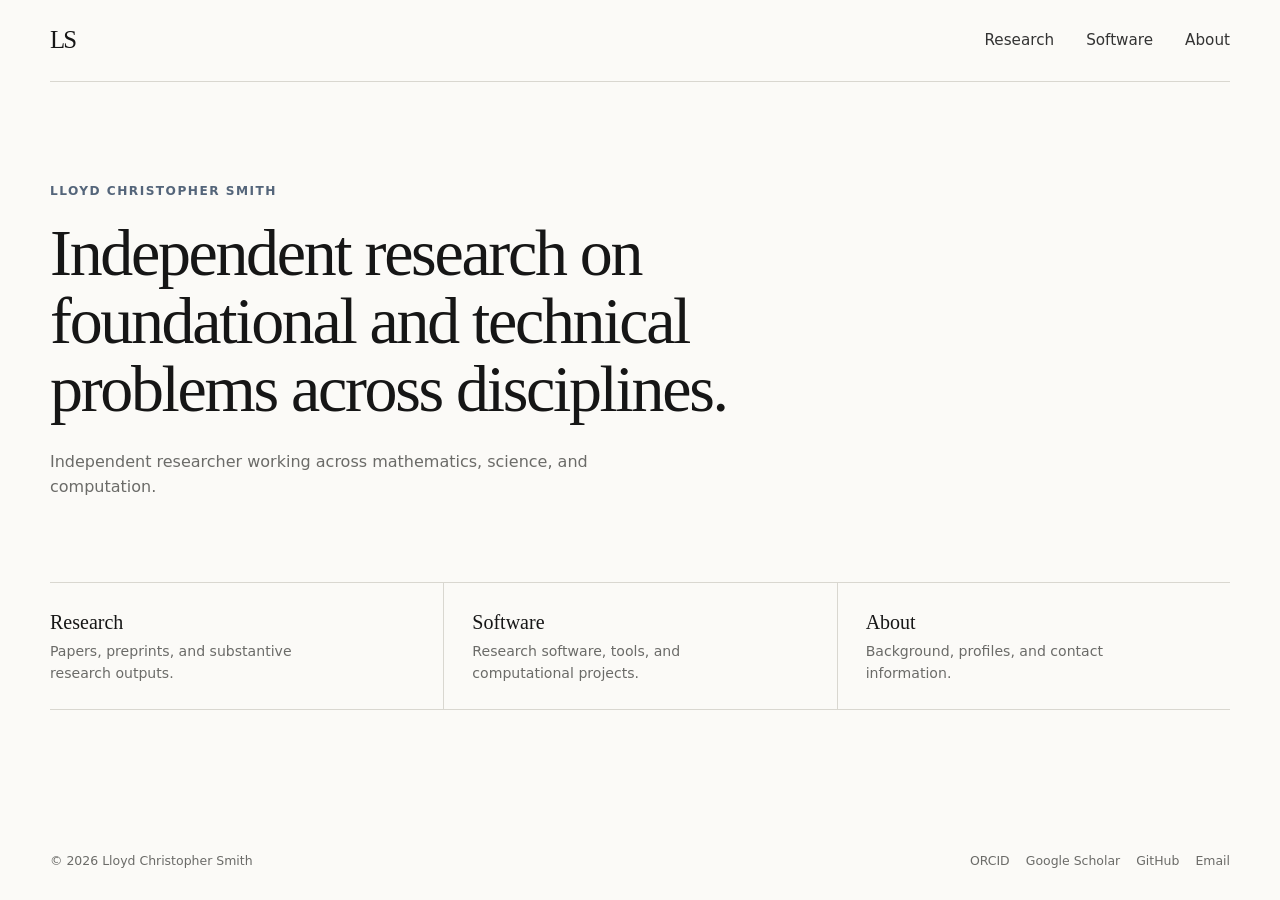
==== commit 1746cf35: "Reset academic site to minimal research shell" ====
--- a/index.html
+++ b/index.html
@@ -6,41 +6,62 @@
   <title>Lloyd Christopher Smith | Independent Researcher</title>
   <meta name="description" content="Independent research by Lloyd Christopher Smith across mathematics, science, and computation.">
   <meta name="author" content="Lloyd Christopher Smith">
-  <meta name="theme-color" content="#f8f7f3">
+  <meta name="theme-color" content="#fbfaf7">
   <link rel="canonical" href="https://lloydchristophersmith.com/">
   <link rel="me" href="https://orcid.org/0009-0001-9763-8435">
   <link rel="icon" href="/favicon.svg" type="image/svg+xml">
-  <meta property="og:type" content="website">
-  <meta property="og:title" content="Lloyd Christopher Smith | Independent Researcher">
-  <meta property="og:description" content="Independent research across mathematics, science, and computation.">
-  <meta property="og:url" content="https://lloydchristophersmith.com/">
-  <meta name="twitter:card" content="summary">
   <link rel="stylesheet" href="/styles.css">
-  <script type="application/ld+json">{"@context":"https://schema.org","@type":"Person","name":"Lloyd Christopher Smith","url":"https://lloydchristophersmith.com/","jobTitle":"Independent Researcher","email":"contact@lloydchristophersmith.com","identifier":"https://orcid.org/0009-0001-9763-8435","sameAs":["https://orcid.org/0009-0001-9763-8435","https://scholar.google.com/citations?user=XT76F5QAAAAJ&hl=en","https://github.com/Lloyd-C-Smith"]}</script>
+  <script type="application/ld+json">
+  {
+    "@context": "https://schema.org",
+    "@type": "Person",
+    "name": "Lloyd Christopher Smith",
+    "url": "https://lloydchristophersmith.com/",
+    "jobTitle": "Independent Researcher",
+    "email": "contact@lloydchristophersmith.com",
+    "sameAs": [
+      "https://orcid.org/0009-0001-9763-8435",
+      "https://scholar.google.com/citations?user=XT76F5QAAAAJ&hl=en",
+      "https://github.com/Lloyd-C-Smith"
+    ]
+  }
+  </script>
 </head>
 <body>
-  <div class="site-shell">
-    <header class="site-header">
-      <a class="site-mark" href="/" aria-label="Home"><img src="/mark.svg" alt=""></a>
-      <nav aria-label="Primary">
+  <div class="site">
+    <header class="header">
+      <a class="home-mark" href="/" aria-label="Home">LS</a>
+      <nav aria-label="Primary navigation">
         <a href="/research.html">Research</a>
         <a href="/software.html">Software</a>
         <a href="/about.html">About</a>
       </nav>
     </header>
 
-    <main class="home-main">
-      <section class="home-hero">
-        <div class="hero-copy">
-          <p class="identity-line"><span>Lloyd Christopher Smith</span><span class="sep">·</span><span>Independent researcher</span></p>
-          <h1>Independent research on foundational and technical problems across disciplines.</h1>
-          <p class="hero-note">Papers, preprints, research software, and technical work.</p>
-        </div>
-        <div class="hero-visual" aria-hidden="true"><img src="/hero-field.svg" alt=""></div>
+    <main>
+      <section class="hero">
+        <p class="eyebrow">Lloyd Christopher Smith</p>
+        <h1>Independent research on foundational and technical problems across disciplines.</h1>
+        <p class="standfirst">Independent researcher working across mathematics, science, and computation.</p>
+      </section>
+
+      <section class="routes" aria-label="Sections">
+        <a href="/research.html">
+          <span class="route-title">Research</span>
+          <span class="route-copy">Papers, preprints, and substantive research outputs.</span>
+        </a>
+        <a href="/software.html">
+          <span class="route-title">Software</span>
+          <span class="route-copy">Research software, tools, and computational projects.</span>
+        </a>
+        <a href="/about.html">
+          <span class="route-title">About</span>
+          <span class="route-copy">Background, profiles, and contact information.</span>
+        </a>
       </section>
     </main>
 
-    <footer class="site-footer">
+    <footer class="footer">
       <span>© 2026 Lloyd Christopher Smith</span>
       <div class="footer-links">
         <a href="https://orcid.org/0009-0001-9763-8435" rel="me">ORCID</a>
--- a/styles.css
+++ b/styles.css
@@ -1,21 +1,19 @@
 * { box-sizing: border-box; }
-html { background: #f8f7f3; }
 :root {
-  --paper: #f8f7f3;
-  --ink: #172033;
-  --text: #252b37;
-  --muted: #6e7480;
-  --line: #d8d8d3;
-  --line-dark: #c7c8c5;
-  --accent: #647799;
-  --shell: 1280px;
-  --serif: "Palatino Linotype", "Book Antiqua", Palatino, Georgia, serif;
+  --paper: #fbfaf7;
+  --ink: #161616;
+  --muted: #6b6b68;
+  --line: #d9d7d0;
+  --accent: #54657a;
+  --max: 1180px;
+  --serif: Georgia, "Times New Roman", serif;
   --sans: Inter, ui-sans-serif, system-ui, -apple-system, BlinkMacSystemFont, "Segoe UI", sans-serif;
 }
+html { background: var(--paper); }
 body {
   margin: 0;
   min-height: 100vh;
-  color: var(--text);
+  color: var(--ink);
   background: var(--paper);
   font-family: var(--sans);
   line-height: 1.55;
@@ -24,293 +22,158 @@
 }
 a { color: inherit; text-decoration: none; }
 a:focus-visible { outline: 2px solid var(--accent); outline-offset: 4px; }
-.site-shell {
-  width: min(calc(100% - 80px), var(--shell));
+.site {
+  width: min(calc(100% - 64px), var(--max));
   min-height: 100vh;
   margin: 0 auto;
   display: flex;
   flex-direction: column;
 }
-.site-header {
-  height: 76px;
-  flex: 0 0 76px;
+.header {
+  height: 82px;
   display: flex;
   align-items: center;
   justify-content: space-between;
-  gap: 28px;
   border-bottom: 1px solid var(--line);
 }
-.site-mark {
-  width: 40px;
-  height: 40px;
-  display: inline-flex;
-  align-items: center;
+.home-mark {
+  font-family: var(--serif);
+  font-size: 1.55rem;
+  letter-spacing: -0.08em;
+  line-height: 1;
+}
+.home-mark:hover { color: var(--accent); }
+nav { display: flex; gap: 32px; font-size: .95rem; }
+nav a { color: #333; }
+nav a:hover,
+nav a[aria-current="page"] { color: var(--ink); }
+nav a[aria-current="page"] { text-decoration: underline; text-underline-offset: 7px; text-decoration-thickness: 1px; }
+main { flex: 1; }
+.hero {
+  min-height: 500px;
+  max-width: 900px;
+  padding: 92px 0 74px;
+  display: flex;
+  flex-direction: column;
   justify-content: center;
 }
-.site-mark img { display: block; width: 40px; height: 40px; }
-.site-mark:hover { opacity: .68; }
-nav {
-  display: flex;
-  align-items: center;
-  gap: 34px;
-  color: var(--ink);
-  font-size: .9rem;
-  letter-spacing: .015em;
-}
-nav a { position: relative; padding: 28px 0 26px; }
-nav a::after {
-  content: "";
-  position: absolute;
-  left: 0;
-  right: 100%;
-  bottom: 19px;
-  height: 1px;
-  background: var(--ink);
-  transition: right .16s ease;
-}
-nav a:hover::after,
-nav a[aria-current="page"]::after { right: 0; }
-
-.home-main {
-  flex: 1 1 auto;
-  display: flex;
-  align-items: center;
-  min-height: 0;
-  padding: 28px 0 24px;
-}
-.home-hero {
-  width: 100%;
-  display: grid;
-  grid-template-columns: minmax(0, 1.08fr) minmax(360px, .92fr);
-  gap: 70px;
-  align-items: center;
-}
-.hero-copy { max-width: 680px; }
-.identity-line {
-  margin: 0 0 22px;
-  display: flex;
-  align-items: center;
-  gap: 10px;
-  flex-wrap: wrap;
-  color: var(--muted);
-  font-size: .72rem;
-  font-weight: 600;
-  letter-spacing: .13em;
+.eyebrow {
+  margin: 0 0 18px;
+  color: var(--accent);
+  font-size: .76rem;
+  font-weight: 650;
+  letter-spacing: .12em;
   text-transform: uppercase;
 }
-.identity-line .sep { color: #a5a8ae; }
-.home-hero h1 {
+.hero h1,
+.page-header h1,
+.not-found h1 {
   margin: 0;
-  max-width: 680px;
-  color: var(--ink);
   font-family: var(--serif);
-  font-size: clamp(3.35rem, 4.5vw, 4.55rem);
   font-weight: 400;
-  line-height: 1.035;
   letter-spacing: -.035em;
 }
-.hero-note {
-  max-width: 520px;
-  margin: 24px 0 0;
+.hero h1 {
+  max-width: 860px;
+  font-size: clamp(3.25rem, 5.15vw, 4.85rem);
+  line-height: 1.03;
+}
+.standfirst {
+  max-width: 620px;
+  margin: 28px 0 0;
   color: var(--muted);
-  font-size: .96rem;
-  line-height: 1.65;
+  font-size: 1rem;
 }
-.hero-visual {
+.routes {
+  display: grid;
+  grid-template-columns: repeat(3, 1fr);
+  border-top: 1px solid var(--line);
+  border-bottom: 1px solid var(--line);
+}
+.routes a {
+  min-height: 126px;
+  padding: 24px 28px 24px 0;
   display: flex;
-  align-items: center;
-  justify-content: center;
+  flex-direction: column;
+  justify-content: space-between;
 }
-.hero-visual img {
-  width: 100%;
-  max-width: 545px;
-  display: block;
+.routes a + a { padding-left: 28px; border-left: 1px solid var(--line); }
+.route-title {
+  font-family: var(--serif);
+  font-size: 1.25rem;
 }
-.site-footer {
-  min-height: 58px;
-  flex: 0 0 auto;
-  padding: 16px 0 18px;
+.route-copy { max-width: 270px; color: var(--muted); font-size: .88rem; line-height: 1.55; }
+.routes a:hover .route-title { text-decoration: underline; text-underline-offset: 4px; }
+.footer {
+  min-height: 74px;
+  padding: 22px 0 26px;
   display: flex;
   align-items: center;
   justify-content: space-between;
   gap: 24px;
   color: var(--muted);
-  border-top: 1px solid var(--line);
-  font-size: .76rem;
+  font-size: .78rem;
 }
 .footer-links { display: flex; gap: 16px; flex-wrap: wrap; }
 .footer-links a:hover { color: var(--ink); }
-
-.page-main { flex: 1 1 auto; padding: 66px 0 74px; }
-.page-wrap { width: min(100%, 1040px); }
-.page-kicker {
-  margin: 0 0 12px;
-  color: var(--muted);
-  font-size: .7rem;
-  font-weight: 600;
-  letter-spacing: .14em;
-  text-transform: uppercase;
-}
-.page-title {
-  margin: 0;
-  color: var(--ink);
-  font-family: var(--serif);
-  font-size: clamp(3.3rem, 5vw, 4.8rem);
-  font-weight: 400;
-  line-height: 1;
-  letter-spacing: -.035em;
-}
-.page-intro {
-  max-width: 670px;
-  margin: 18px 0 0;
-  color: var(--muted);
-  font-size: 1.03rem;
-  line-height: 1.7;
-}
-.index-block { margin-top: 48px; border-top: 1px solid var(--line-dark); }
-.index-head {
-  min-height: 47px;
+.page-main { padding: 72px 0 88px; }
+.page-header { max-width: 760px; padding-bottom: 42px; }
+.page-header h1 { font-size: clamp(3.2rem, 5vw, 4.8rem); line-height: 1; }
+.page-header > p:last-child { max-width: 620px; margin: 22px 0 0; color: var(--muted); font-size: 1rem; }
+.listing { border-top: 1px solid var(--line); }
+.empty-state {
+  min-height: 220px;
   display: grid;
-  grid-template-columns: 110px 1fr 150px;
-  align-items: center;
-  gap: 24px;
-  color: var(--muted);
-  border-bottom: 1px solid var(--line);
-  font-size: .68rem;
-  font-weight: 600;
-  letter-spacing: .11em;
-  text-transform: uppercase;
-}
-.empty-row {
-  min-height: 142px;
-  display: grid;
-  grid-template-columns: 110px 1fr 150px;
-  align-items: start;
-  gap: 24px;
-  padding: 28px 0;
+  grid-template-columns: 160px 1fr;
+  gap: 32px;
+  padding: 32px 0;
   border-bottom: 1px solid var(--line);
 }
-.empty-row .dash { color: #a0a4ac; }
-.empty-row p {
-  max-width: 560px;
-  margin: 0;
-  color: var(--muted);
-  font-family: var(--serif);
-  font-size: 1.1rem;
-  line-height: 1.55;
+.empty-label { color: var(--muted); font-size: .75rem; text-transform: uppercase; letter-spacing: .1em; }
+.empty-state p { max-width: 560px; margin: 0; font-family: var(--serif); font-size: 1.25rem; line-height: 1.5; }
+.entry { display: grid; grid-template-columns: 160px 1fr; gap: 32px; padding: 32px 0; border-bottom: 1px solid var(--line); }
+.entry-meta { color: var(--muted); font-size: .75rem; text-transform: uppercase; letter-spacing: .08em; }
+.entry h2 { margin: 0 0 10px; font-family: var(--serif); font-size: 1.55rem; font-weight: 400; }
+.entry p { max-width: 700px; margin: 0; color: var(--muted); font-size: .92rem; }
+.entry-links { grid-column: 2; margin-top: 16px; display: flex; gap: 15px; flex-wrap: wrap; }
+.entry-links a { font-family: var(--serif); font-size: .92rem; text-decoration: underline; text-underline-offset: 4px; }
+.about-grid { display: grid; grid-template-columns: 1.4fr .8fr; gap: 80px; border-top: 1px solid var(--line); padding-top: 34px; }
+.bio { max-width: 760px; margin: 0; font-family: var(--serif); font-size: clamp(1.55rem, 2.3vw, 2.15rem); line-height: 1.42; letter-spacing: -.018em; }
+.details { border-left: 1px solid var(--line); padding-left: 30px; }
+.detail-group + .detail-group { margin-top: 32px; }
+.detail-group h2 { margin: 0 0 12px; color: var(--muted); font-size: .72rem; text-transform: uppercase; letter-spacing: .1em; font-weight: 650; }
+.detail-group a { display: block; padding: 9px 0; border-bottom: 1px solid var(--line); font-family: var(--serif); font-size: .96rem; }
+.detail-group a span { float: right; color: var(--muted); font-family: var(--sans); font-size: .72rem; }
+.detail-group a:hover { text-decoration: underline; text-underline-offset: 4px; }
+.not-found { min-height: 560px; display: flex; flex-direction: column; justify-content: center; }
+.not-found h1 { font-size: clamp(3rem, 5vw, 4.5rem); }
+.not-found > p:not(.eyebrow) { margin: 18px 0; color: var(--muted); }
+.text-link { width: fit-content; font-family: var(--serif); text-decoration: underline; text-underline-offset: 4px; }
+.sr-only { position: absolute; width: 1px; height: 1px; padding: 0; margin: -1px; overflow: hidden; clip: rect(0,0,0,0); white-space: nowrap; border: 0; }
+@media (max-width: 820px) {
+  .site { width: min(calc(100% - 40px), var(--max)); }
+  .header { height: 72px; }
+  nav { gap: 20px; font-size: .9rem; }
+  .hero { min-height: 420px; padding: 62px 0 52px; }
+  .hero h1 { font-size: clamp(2.8rem, 8vw, 4rem); }
+  .routes { grid-template-columns: 1fr; }
+  .routes a, .routes a + a { min-height: 96px; padding: 18px 0; border-left: 0; }
+  .routes a + a { border-top: 1px solid var(--line); }
+  .route-copy { max-width: none; }
+  .page-main { padding: 54px 0 70px; }
+  .about-grid { grid-template-columns: 1fr; gap: 46px; }
+  .details { border-left: 0; padding-left: 0; }
+  .empty-state, .entry { grid-template-columns: 1fr; gap: 12px; }
+  .entry-links { grid-column: 1; }
+  .footer { align-items: flex-start; flex-direction: column; gap: 8px; }
 }
-.publication-entry,
-.software-entry {
-  display: grid;
-  grid-template-columns: 110px 1fr 150px;
-  gap: 24px;
-  padding: 28px 0 30px;
-  border-bottom: 1px solid var(--line);
+@media (max-width: 460px) {
+  .site { width: calc(100% - 30px); }
+  nav { gap: 15px; font-size: .86rem; }
+  .home-mark { font-size: 1.35rem; }
+  .hero { min-height: 390px; padding: 50px 0 44px; }
+  .hero h1 { font-size: clamp(2.55rem, 12vw, 3.3rem); }
+  .standfirst { margin-top: 22px; }
+  .page-header h1 { font-size: 3rem; }
+  .detail-group a span { float: none; display: block; margin-top: 3px; }
 }
-.entry-meta { color: var(--muted); font-size: .72rem; line-height: 1.5; }
-.entry-main h2 { margin: 0 0 7px; color: var(--ink); font-family: var(--serif); font-size: 1.45rem; font-weight: 400; line-height: 1.25; }
-.entry-main p { max-width: 650px; margin: 0; color: var(--muted); font-size: .9rem; line-height: 1.65; }
-.entry-links { display: flex; justify-content: flex-end; align-items: flex-start; gap: 10px; flex-wrap: wrap; }
-.entry-links a { color: var(--ink); font-size: .78rem; text-decoration: underline; text-underline-offset: 3px; }
-
-.about-grid {
-  margin-top: 46px;
-  padding-top: 34px;
-  display: grid;
-  grid-template-columns: minmax(0, 1.25fr) minmax(290px, .75fr);
-  gap: 74px;
-  border-top: 1px solid var(--line-dark);
-}
-.about-bio {
-  max-width: 700px;
-  margin: 0;
-  color: var(--ink);
-  font-family: var(--serif);
-  font-size: clamp(1.65rem, 2.45vw, 2.2rem);
-  line-height: 1.42;
-  letter-spacing: -.018em;
-}
-.about-side { border-left: 1px solid var(--line); padding-left: 30px; }
-.meta-group + .meta-group { margin-top: 30px; }
-.meta-group h2 {
-  margin: 0 0 10px;
-  color: var(--muted);
-  font-size: .68rem;
-  font-weight: 600;
-  letter-spacing: .12em;
-  text-transform: uppercase;
-}
-.meta-list { border-top: 1px solid var(--line); }
-.meta-list a,
-.meta-list .static-row {
-  min-height: 43px;
-  display: flex;
-  align-items: center;
-  justify-content: space-between;
-  gap: 16px;
-  padding: 9px 0;
-  border-bottom: 1px solid var(--line);
-  color: var(--ink);
-  font-size: .87rem;
-}
-.meta-list small { color: var(--muted); font-size: .72rem; overflow-wrap: anywhere; text-align: right; }
-.meta-list a:hover span:first-child { text-decoration: underline; text-underline-offset: 3px; }
-.error-main { flex: 1; display: grid; place-items: center; padding: 60px 0; }
-.error-box { max-width: 680px; }
-.error-code { margin: 0 0 10px; color: var(--muted); font-size: .7rem; font-weight: 600; letter-spacing: .14em; text-transform: uppercase; }
-.error-box h1 { margin: 0 0 16px; color: var(--ink); font-family: var(--serif); font-size: clamp(3rem, 5vw, 4.7rem); font-weight: 400; line-height: 1; letter-spacing: -.03em; }
-.error-box p { margin: 0 0 20px; color: var(--muted); }
-.back-link { color: var(--ink); font-size: .88rem; text-decoration: underline; text-underline-offset: 3px; }
-
-@media (max-width: 1080px) {
-  .site-shell { width: min(calc(100% - 56px), var(--shell)); }
-  .home-hero { grid-template-columns: minmax(0, 1fr) minmax(310px, .78fr); gap: 42px; }
-  .home-hero h1 { font-size: clamp(3rem, 5.2vw, 3.8rem); }
-  .hero-visual img { max-width: 440px; }
-}
-@media (max-width: 800px) {
-  .site-shell { width: min(calc(100% - 36px), var(--shell)); }
-  .site-header { height: 70px; flex-basis: 70px; }
-  .site-mark, .site-mark img { width: 36px; height: 36px; }
-  nav { gap: 20px; font-size: .86rem; }
-  nav a { padding: 25px 0 23px; }
-  nav a::after { bottom: 16px; }
-  .home-main { padding: 34px 0 30px; }
-  .home-hero { grid-template-columns: 1fr; gap: 16px; }
-  .home-hero h1 { max-width: 650px; font-size: clamp(2.9rem, 8vw, 4rem); }
-  .hero-note { margin-top: 18px; }
-  .hero-visual { justify-content: flex-start; }
-  .hero-visual img { width: min(100%, 480px); }
-  .page-main { padding: 50px 0 62px; }
-  .index-head, .empty-row, .publication-entry, .software-entry { grid-template-columns: 80px 1fr; }
-  .index-head span:last-child { display: none; }
-  .empty-row > :last-child, .entry-links { grid-column: 2; justify-content: flex-start; }
-  .about-grid { grid-template-columns: 1fr; gap: 38px; }
-  .about-side { max-width: 600px; border-left: 0; padding-left: 0; }
-}
-@media (max-width: 520px) {
-  .site-shell { width: min(calc(100% - 28px), var(--shell)); }
-  .site-header { gap: 14px; }
-  nav { gap: 15px; font-size: .82rem; }
-  .identity-line { flex-direction: column; align-items: flex-start; font-size: .64rem; gap: 4px; margin-bottom: 16px; }
-  .identity-line .sep { display: none; }
-  .home-main { align-items: flex-start; padding-top: 38px; }
-  .home-hero h1 { font-size: clamp(2.65rem, 12.4vw, 3.35rem); line-height: 1.03; }
-  .hero-note { font-size: .88rem; }
-  .hero-visual img { margin-top: 6px; }
-  .site-footer { align-items: flex-start; flex-direction: column; gap: 7px; padding-bottom: 22px; }
-  .footer-links { gap: 12px; }
-  .page-title { font-size: 3.1rem; }
-  .page-intro { font-size: .95rem; }
-  .index-block { margin-top: 36px; }
-  .index-head, .empty-row, .publication-entry, .software-entry { grid-template-columns: 1fr; gap: 8px; }
-  .index-head { display: none; }
-  .empty-row { min-height: 120px; }
-  .empty-row > :last-child, .entry-links { grid-column: 1; }
-  .entry-links { justify-content: flex-start; margin-top: 4px; }
-  .about-grid { margin-top: 36px; padding-top: 26px; }
-  .about-bio { font-size: 1.65rem; }
-}
-@media (prefers-reduced-motion: reduce) {
-  * { transition: none !important; scroll-behavior: auto !important; }
-}
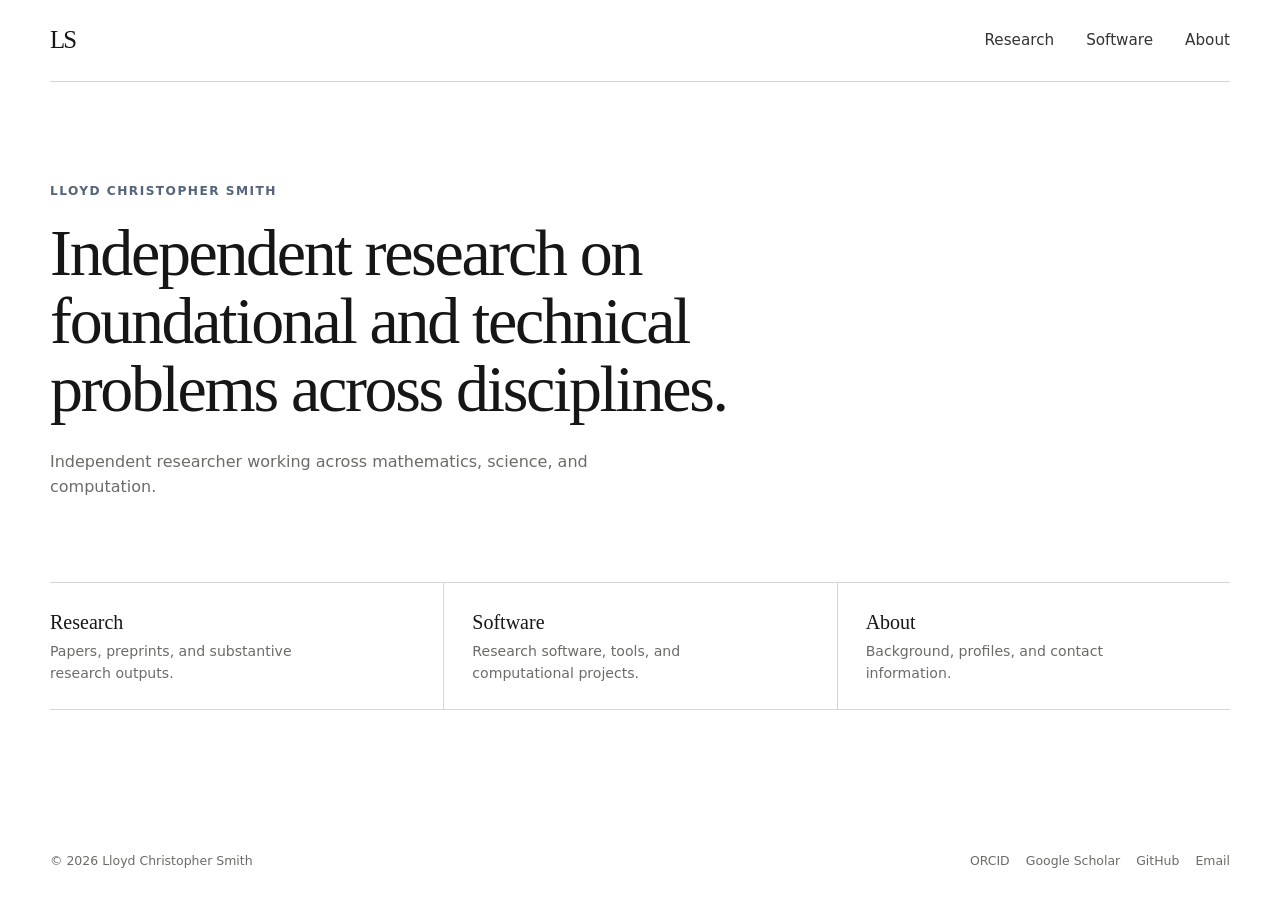
==== commit a855d469: "Use clean section URLs" ====
--- a/index.html
+++ b/index.html
@@ -32,9 +32,9 @@
     <header class="header">
       <a class="home-mark" href="/" aria-label="Home">LS</a>
       <nav aria-label="Primary navigation">
-        <a href="/research.html">Research</a>
-        <a href="/software.html">Software</a>
-        <a href="/about.html">About</a>
+        <a href="/research/">Research</a>
+        <a href="/software/">Software</a>
+        <a href="/about/">About</a>
       </nav>
     </header>
 
@@ -46,15 +46,15 @@
       </section>
 
       <section class="routes" aria-label="Sections">
-        <a href="/research.html">
+        <a href="/research/">
           <span class="route-title">Research</span>
           <span class="route-copy">Papers, preprints, and substantive research outputs.</span>
         </a>
-        <a href="/software.html">
+        <a href="/software/">
           <span class="route-title">Software</span>
           <span class="route-copy">Research software, tools, and computational projects.</span>
         </a>
-        <a href="/about.html">
+        <a href="/about/">
           <span class="route-title">About</span>
           <span class="route-copy">Background, profiles, and contact information.</span>
         </a>
--- a/styles.css
+++ b/styles.css
@@ -1,6 +1,6 @@
 * { box-sizing: border-box; }
 :root {
-  --paper: #fbfaf7;
+  --paper: #ffffff;
   --ink: #161616;
   --muted: #6b6b68;
   --line: #d9d7d0;
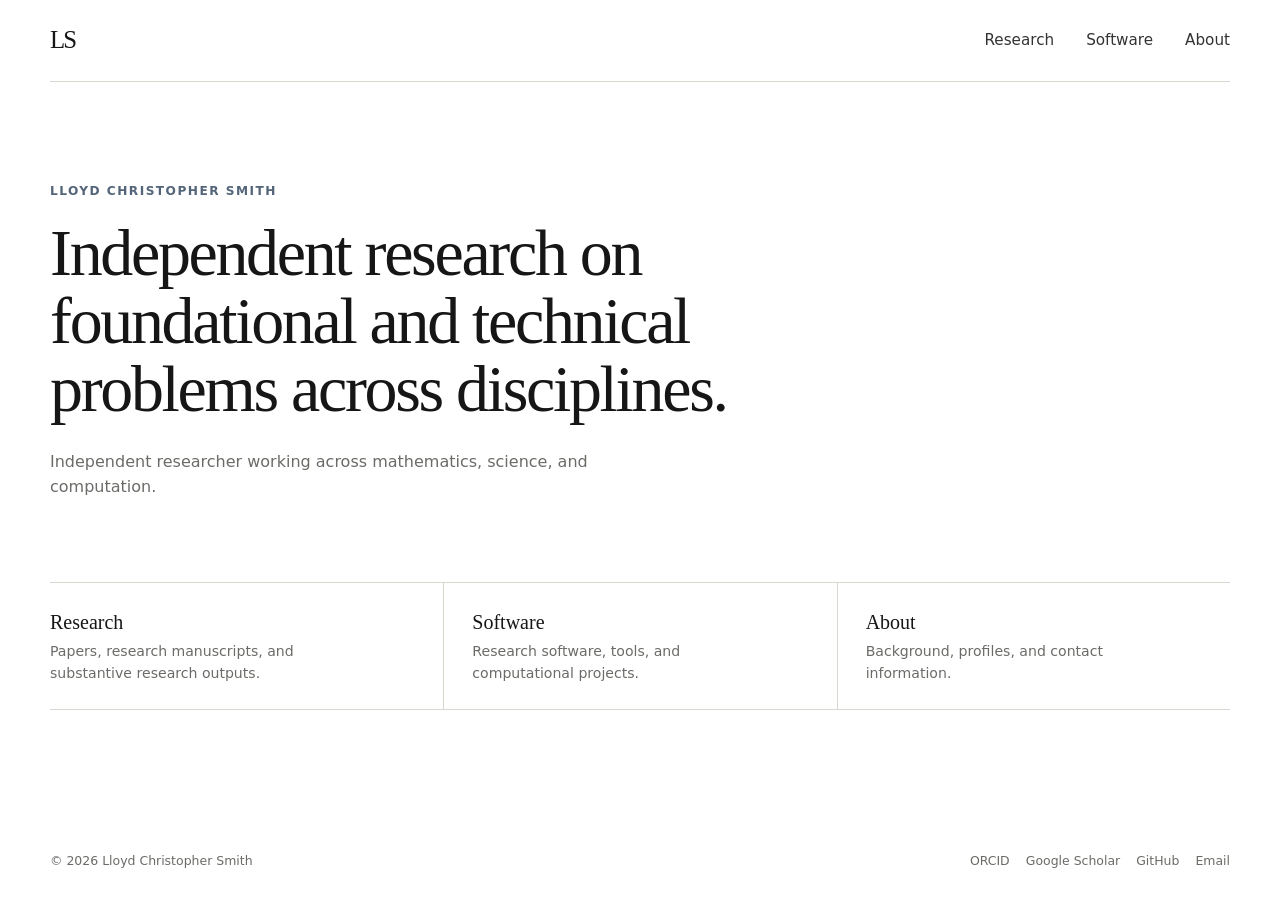
==== commit df91e14c: "Rename preprints to research manuscripts" ====
--- a/index.html
+++ b/index.html
@@ -48,7 +48,7 @@
       <section class="routes" aria-label="Sections">
         <a href="/research/">
           <span class="route-title">Research</span>
-          <span class="route-copy">Papers, preprints, and substantive research outputs.</span>
+          <span class="route-copy">Papers, research manuscripts, and substantive research outputs.</span>
         </a>
         <a href="/software/">
           <span class="route-title">Software</span>
--- a/styles.css
+++ b/styles.css
@@ -127,7 +127,6 @@
   grid-template-columns: 160px 1fr;
   gap: 32px;
   padding: 32px 0;
-  border-bottom: 1px solid var(--line);
 }
 .empty-label { color: var(--muted); font-size: .75rem; text-transform: uppercase; letter-spacing: .1em; }
 .empty-state p { max-width: 560px; margin: 0; font-family: var(--serif); font-size: 1.25rem; line-height: 1.5; }
@@ -177,3 +176,20 @@
   .page-header h1 { font-size: 3rem; }
   .detail-group a span { float: none; display: block; margin-top: 3px; }
 }
+
+/* Compact section page headers */
+.page-header { padding-bottom: 34px; }
+.page-header h1 {
+  margin: 0;
+  color: var(--accent);
+  font-family: var(--sans);
+  font-size: .95rem;
+  line-height: 1.2;
+  font-weight: 650;
+  letter-spacing: .12em;
+  text-transform: uppercase;
+}
+.page-header > p:last-child { margin-top: 16px; }
+@media (max-width: 460px) {
+  .page-header h1 { font-size: .9rem; }
+}
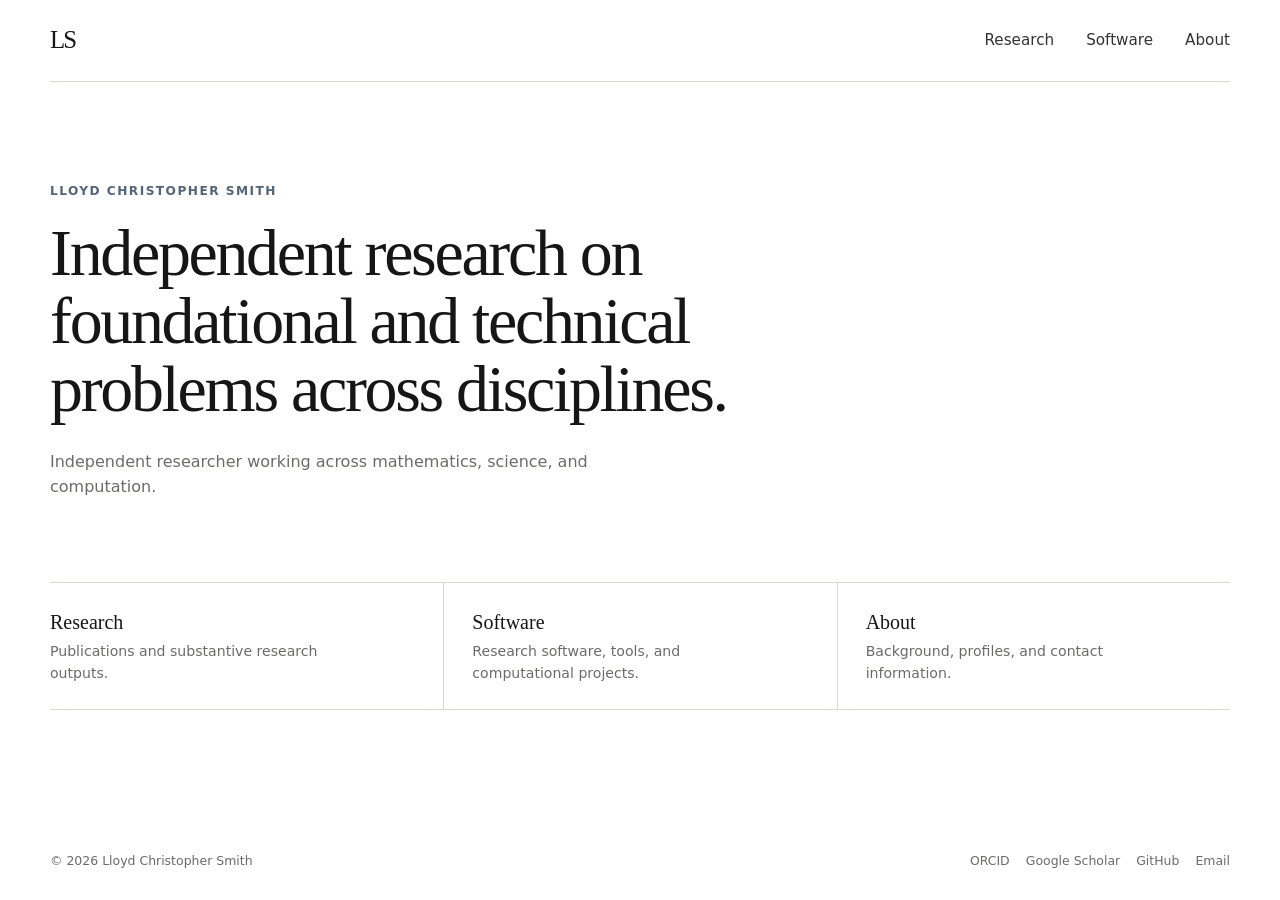
==== commit d7869e68: "Update research description wording" ====
--- a/index.html
+++ b/index.html
@@ -48,7 +48,7 @@
       <section class="routes" aria-label="Sections">
         <a href="/research/">
           <span class="route-title">Research</span>
-          <span class="route-copy">Papers, research manuscripts, and substantive research outputs.</span>
+          <span class="route-copy">Publications and substantive research outputs.</span>
         </a>
         <a href="/software/">
           <span class="route-title">Software</span>
